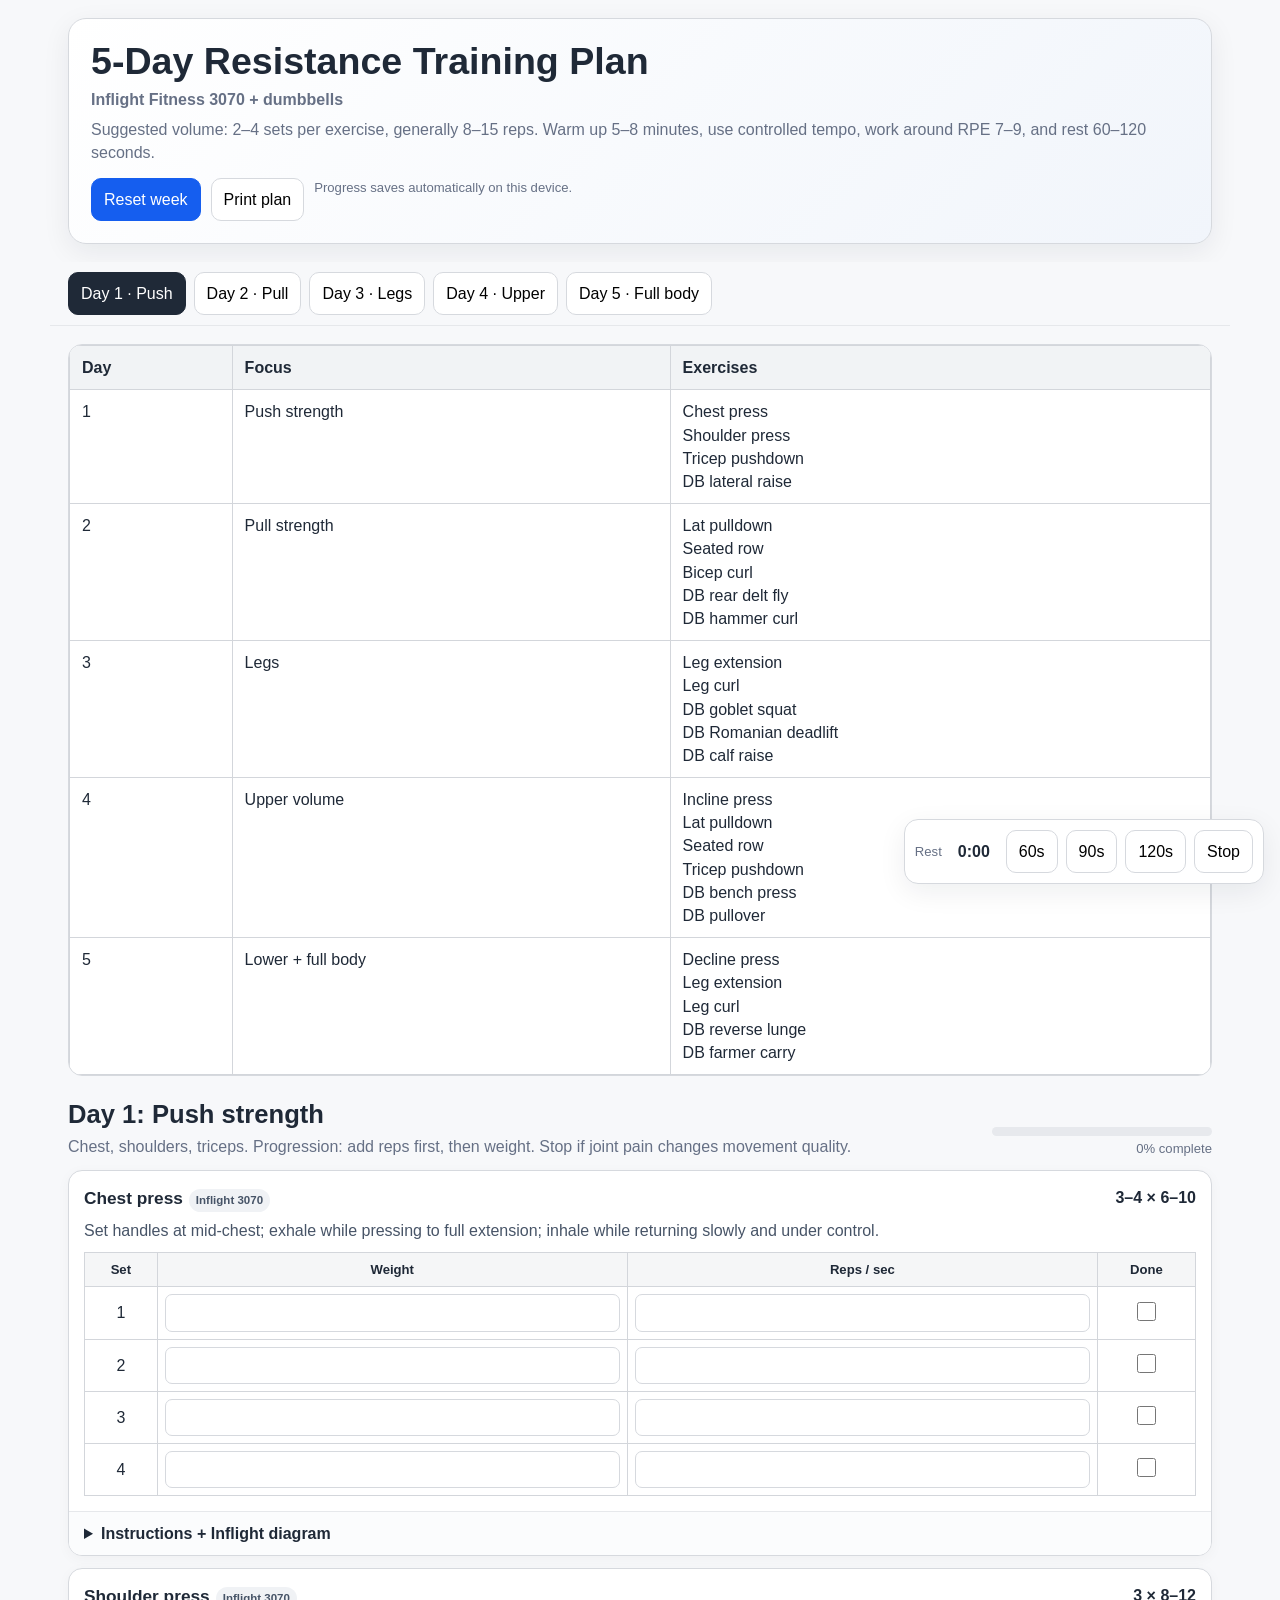
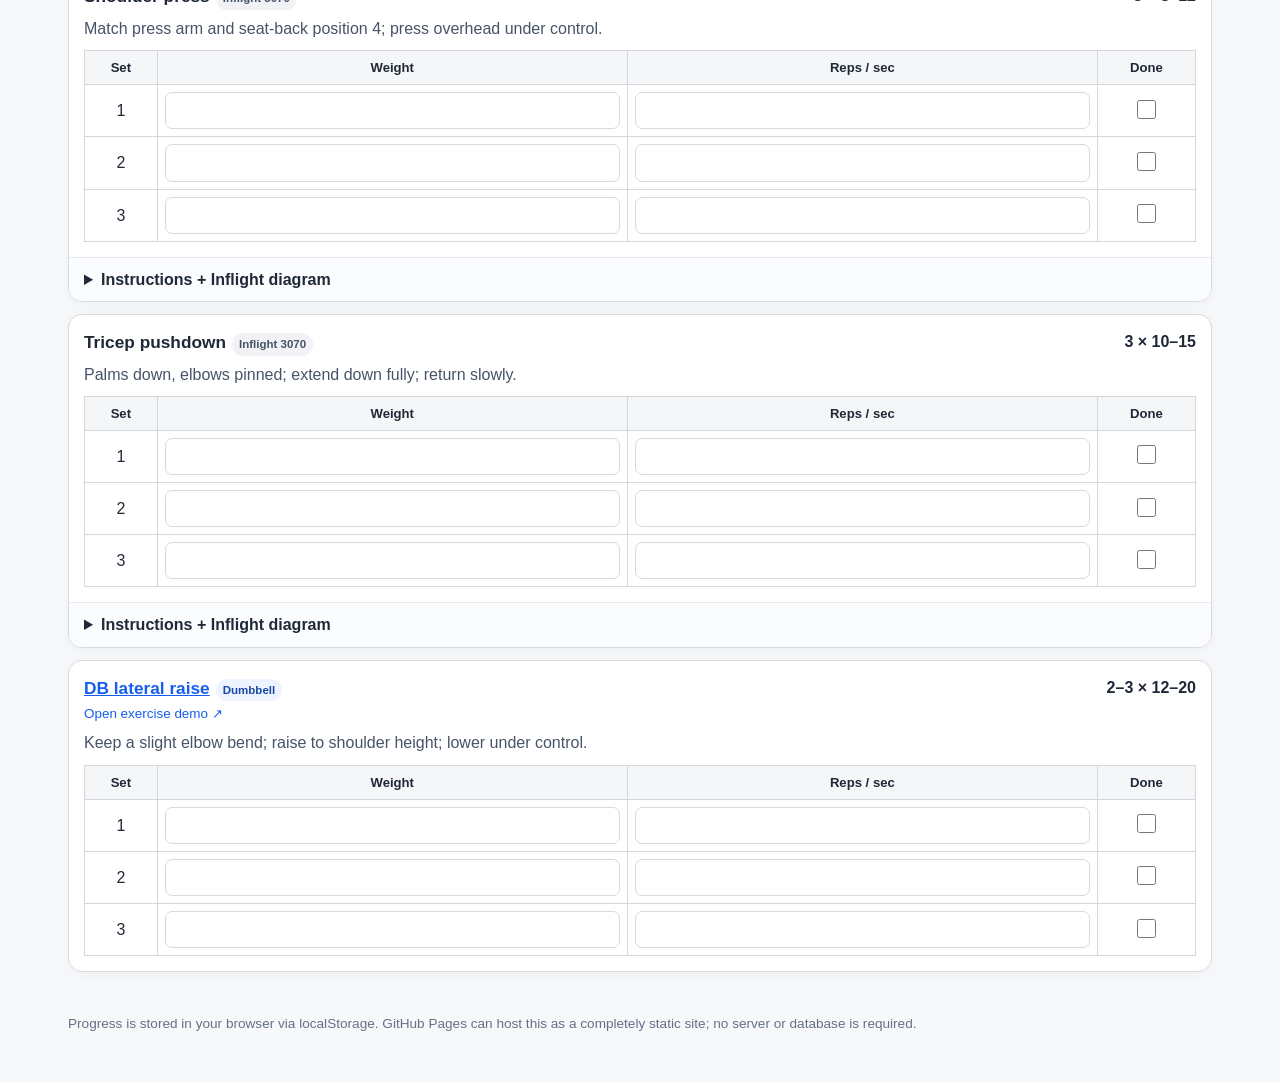
==== index.html @ c2c0cdd3 "init html;" ====
<!doctype html>
<html lang="en">
<head>
<meta charset="utf-8" />
<meta name="viewport" content="width=device-width,initial-scale=1" />
<meta name="theme-color" content="#f7f8fa" />
<title>5-Day Resistance Training Plan — Inflight 3070 + Dumbbells</title>
<style>
:root{--bg:#f7f8fa;--panel:#fff;--ink:#1f2937;--muted:#667085;--line:#d6d9de;--line2:#e6e8eb;--accent:#155eef;--soft:#eef4ff;--ok:#137333;--shadow:0 8px 28px rgba(16,24,40,.07)}
*{box-sizing:border-box} html{scroll-behavior:smooth} body{margin:0;background:var(--bg);color:var(--ink);font-family:Inter,ui-sans-serif,-apple-system,BlinkMacSystemFont,"Segoe UI",Roboto,Helvetica,Arial,sans-serif;line-height:1.45}
a{color:var(--accent)} button,input{font:inherit}.wrap{max-width:1180px;margin:auto;padding:18px}.hero{background:linear-gradient(135deg,#fff,#f1f5fb);border:1px solid var(--line);border-radius:18px;padding:22px;box-shadow:var(--shadow)}
.hero h1{margin:0 0 6px;font-size:clamp(1.65rem,4vw,2.35rem);line-height:1.1}.hero p{margin:6px 0;color:var(--muted)}
.toolbar{display:flex;gap:10px;flex-wrap:wrap;margin-top:14px}.btn{border:1px solid var(--line);background:#fff;padding:9px 12px;border-radius:10px;cursor:pointer}.btn:hover{background:#f7f7f8}.btn.primary{background:var(--accent);color:#fff;border-color:var(--accent)}
.sticky{position:sticky;top:0;z-index:20;background:rgba(247,248,250,.94);backdrop-filter:blur(10px);border-bottom:1px solid var(--line2);margin:18px -18px 0;padding:10px 18px}.daynav{display:flex;gap:8px;overflow-x:auto;scrollbar-width:thin}.daynav button{white-space:nowrap}
.daynav .active{background:var(--ink);color:#fff;border-color:var(--ink)}
.summary{margin:18px 0;background:var(--panel);border:1px solid var(--line);border-radius:14px;overflow:auto}.summary table{width:100%;border-collapse:collapse;min-width:700px}.summary th,.summary td{border:1px solid #d3d6db;padding:10px 12px;text-align:left;vertical-align:top}.summary th{background:#f1f3f5}
.day{display:none}.day.active{display:block}.day-head{margin:20px 0 12px;display:flex;align-items:end;justify-content:space-between;gap:14px;flex-wrap:wrap}.day-head h2{margin:0;font-size:1.6rem}.day-head p{margin:2px 0 0;color:var(--muted)}
.progress{min-width:220px}.bar{height:9px;background:#e7e9ed;border-radius:999px;overflow:hidden}.bar>span{display:block;height:100%;width:0;background:var(--ok);transition:width .2s}.pct{font-size:.82rem;color:var(--muted);margin-top:3px;text-align:right}
.exercise{background:var(--panel);border:1px solid var(--line);border-radius:14px;margin:12px 0;box-shadow:0 3px 14px rgba(16,24,40,.035);overflow:hidden}.ex-main{padding:15px}.ex-top{display:flex;align-items:flex-start;justify-content:space-between;gap:14px}.ex-top h3{margin:0;font-size:1.08rem}.tag{display:inline-block;font-size:.72rem;padding:3px 7px;border-radius:999px;background:#f0f2f5;color:#475467;margin-left:6px}.tag.db{background:var(--soft);color:#1849a9}.scheme{font-weight:700;white-space:nowrap}.cue{margin:7px 0 10px;color:#475467}.external{font-size:.84rem;text-decoration:none}.external:hover{text-decoration:underline}
.logtable{width:100%;border-collapse:collapse;margin-top:10px}.logtable th,.logtable td{border:1px solid #d3d6db;padding:7px;text-align:center}.logtable th{background:#f5f6f7;font-size:.82rem}.logtable input[type=number]{width:100%;min-width:58px;border:1px solid var(--line);border-radius:7px;padding:6px;background:#fff}.donebox{width:19px;height:19px}
details{border-top:1px solid var(--line2);background:#fbfcfd}details summary{cursor:pointer;padding:10px 15px;font-weight:650}.detailbody{padding:0 15px 15px}.diagram{display:block;width:100%;max-height:620px;object-fit:contain;background:#111;border-radius:10px;border:1px solid var(--line);margin-top:10px}.diagram-note{font-size:.82rem;color:var(--muted)}
.rest{position:fixed;right:16px;bottom:16px;z-index:30;background:#fff;border:1px solid var(--line);border-radius:14px;box-shadow:var(--shadow);padding:10px;display:flex;align-items:center;gap:8px}.rest strong{min-width:48px;text-align:center;font-variant-numeric:tabular-nums}.small{font-size:.82rem;color:var(--muted)}
.footer{padding:30px 0;color:var(--muted);font-size:.85rem}.hidden{display:none!important}
@media(max-width:680px){.wrap{padding:12px}.sticky{margin:14px -12px 0;padding:8px 12px}.hero{padding:17px}.ex-top{display:block}.scheme{margin-top:6px}.logtable th,.logtable td{padding:5px}.rest{left:10px;right:10px;bottom:10px;justify-content:center}.diagram{max-height:none}}
@media print{.sticky,.rest,.toolbar,.logtable{display:none!important}.day{display:block!important}.exercise{break-inside:avoid;box-shadow:none}.wrap{max-width:none}.hero{box-shadow:none}}
</style>
</head>
<body>
<div class="wrap">
<header class="hero">
  <h1>5-Day Resistance Training Plan</h1>
  <p><strong>Inflight Fitness 3070 + dumbbells</strong></p>
  <p>Suggested volume: 2–4 sets per exercise, generally 8–15 reps. Warm up 5–8 minutes, use controlled tempo, work around RPE 7–9, and rest 60–120 seconds.</p>
  <div class="toolbar"><button class="btn primary" id="resetWeek">Reset week</button><button class="btn" onclick="window.print()">Print plan</button><span class="small" id="saveStatus">Progress saves automatically on this device.</span></div>
</header>

<div class="sticky"><nav class="daynav" aria-label="Training days">
<button class="btn active" data-day="1">Day 1 · Push</button><button class="btn" data-day="2">Day 2 · Pull</button><button class="btn" data-day="3">Day 3 · Legs</button><button class="btn" data-day="4">Day 4 · Upper</button><button class="btn" data-day="5">Day 5 · Full body</button>
</nav></div>

<section class="summary">
<table><thead><tr><th>Day</th><th>Focus</th><th>Exercises</th></tr></thead><tbody>
<tr><td>1</td><td>Push strength</td><td>Chest press<br>Shoulder press<br>Tricep pushdown<br>DB lateral raise</td></tr>
<tr><td>2</td><td>Pull strength</td><td>Lat pulldown<br>Seated row<br>Bicep curl<br>DB rear delt fly<br>DB hammer curl</td></tr>
<tr><td>3</td><td>Legs</td><td>Leg extension<br>Leg curl<br>DB goblet squat<br>DB Romanian deadlift<br>DB calf raise</td></tr>
<tr><td>4</td><td>Upper volume</td><td>Incline press<br>Lat pulldown<br>Seated row<br>Tricep pushdown<br>DB bench press<br>DB pullover</td></tr>
<tr><td>5</td><td>Lower + full body</td><td>Decline press<br>Leg extension<br>Leg curl<br>DB reverse lunge<br>DB farmer carry</td></tr>
</tbody></table>
</section>

<main id="days"></main>
<footer class="footer">Progress is stored in your browser via localStorage. GitHub Pages can host this as a completely static site; no server or database is required.</footer>
</div>

<div class="rest" aria-label="Rest timer"><span class="small">Rest</span><strong id="timer">0:00</strong><button class="btn" data-rest="60">60s</button><button class="btn" data-rest="90">90s</button><button class="btn" data-rest="120">120s</button><button class="btn" id="stopTimer">Stop</button></div>

<script>
const machine={
  chest:{name:'Chest press',scheme:'3–4 × 6–10',cue:'Set handles at mid-chest; exhale while pressing to full extension; inhale while returning slowly and under control.',details:'Use press position 2 (Chest). Adjust the seat so the lower horizontal handle of the press arm is at mid-chest level. Select the desired weight. Exhale while pushing out to full extension. Inhale while returning to the starting position in a slow and controlled manner.',img:'assets/press-positions.jpeg'},
  shoulder:{name:'Shoulder press',scheme:'3 × 8–12',cue:'Match press arm and seat-back position 4; press overhead under control.',details:'Use press position 4 (Shoulder). Match the number on the press arm to the corresponding number on the seat back. Adjust the seat, select the desired weight, press to full extension, then return slowly and under control.',img:'assets/press-positions.jpeg'},
  incline:{name:'Incline press',scheme:'3 × 8–12',cue:'Match press arm and seat-back position 3; press smoothly; return slowly.',details:'Use press position 3 (Incline). Match press-arm and seat-back numbers. Adjust the seat so the lower horizontal handle is appropriately aligned, select the desired weight, press to full extension, and return slowly.',img:'assets/press-positions.jpeg'},
  decline:{name:'Decline press',scheme:'3 × 8–12',cue:'Match press arm and seat-back position 1; press to full extension; return slowly.',details:'Use press position 1 (Decline). Match press-arm and seat-back numbers, select the desired weight, press to full extension, and return to the start slowly and under control.',img:'assets/press-positions.jpeg'},
  lat:{name:'Lat pulldown',scheme:'3–4 × 8–12',cue:'Knees under thigh pad; pull the bar toward the upper chest; return slowly.',details:'Adjust the arm/thigh pad so it rests against your thighs when seated. Select weight. Grip the lat bar. Slide knees under the pad. Exhale while pulling the bar toward your upper chest. Inhale while returning slowly and under control.',img:'assets/lat-pulldown.jpeg'},
  row:{name:'Seated row',scheme:'3–4 × 8–12',cue:'Brace feet; pull the handle toward the mid-section; control the reach forward.',details:'Select weight. Sit on the floor with feet securely against the low tube. With torso slightly bent, reach forward while grasping the handles or bar with palms facing down. Exhale while pulling toward your mid-section. Inhale while returning slowly and under control.',img:'assets/seated-row.jpeg'},
  biceps:{name:'Bicep curl',scheme:'3 × 10–15',cue:'Palms up; curl handles or bar toward the chest; lower slowly.',details:'Select weight. Stand facing the machine. Grasp handles or bar with palms facing up and slowly curl toward your chest. Inhale while returning to the start slowly and under control.',img:'assets/bicep-curl.jpeg'},
  triceps:{name:'Tricep pushdown',scheme:'3 × 10–15',cue:'Palms down, elbows pinned; extend down fully; return slowly.',details:'Stand straddling the seat pad so you can reach the lat bar. Select weight. Grasp the bar palms down, shoulder-width apart. Exhale while extending downward to full extension. Inhale while returning slowly and under control.',img:'assets/tricep-pushdown.jpeg'},
  legext:{name:'Leg extension',scheme:'3–4 × 10–15',cue:'Set rollers at ankle height; extend to full contraction; lower slowly.',details:'Select weight. Adjust the seat back pad to the inclined position. While seated, adjust lower rollers to ankle height. Position the backs of your knees against the front of the lower seat pad and the tops of your feet behind the rollers. Exhale while extending to full extension. Inhale while returning slowly and under control.',img:'assets/leg-extension.jpeg'},
  legcurl:{name:'Leg curl',scheme:'3–4 × 10–15',cue:'Prone on pads; ankles under rollers; curl toward buttocks; control the return.',details:'Select weight. Adjust the seat back pad to the declined position. Lie face down against the seat pads. Position knees slightly beyond the front of the lower seat pad and the backs of the ankles under the upper roller pads. Exhale while bringing legs toward the buttocks to a full contraction. Inhale while returning slowly and under control.',img:'assets/leg-curl.jpeg'}
};
const db={
 lateral:{name:'DB lateral raise',scheme:'2–3 × 12–20',cue:'Keep a slight elbow bend; raise to shoulder height; lower under control.',url:'https://www.muscleandstrength.com/exercises/dumbbell-lateral-raise'},
 rearfly:{name:'DB rear delt fly',scheme:'2–3 × 12–20',cue:'Hinge at the hips; sweep arms out; keep shoulders down and movement controlled.',url:'https://www.muscleandstrength.com/exercises/bent-over-dumbbell-reverse-fly.html'},
 hammer:{name:'DB hammer curl',scheme:'2–3 × 10–15',cue:'Use a neutral grip; curl without swinging; lower slowly.',url:'https://www.muscleandstrength.com/exercises/dumbbell-hammer-curl.html'},
 goblet:{name:'DB goblet squat',scheme:'3 × 8–12',cue:'Hold one dumbbell at chest; squat with a braced torso; stand tall.',url:'https://www.muscleandstrength.com/exercises/dumbbell-goblet-squat'},
 rdl:{name:'DB Romanian deadlift',scheme:'3 × 8–12',cue:'Hinge hips back with a slight knee bend; load the hamstrings; stand by driving the hips through.',url:'https://www.muscleandstrength.com/exercises/dumbbell-romanian-deadlift'},
 calf:{name:'DB calf raise',scheme:'2–4 × 12–20',cue:'Hold dumbbells; rise onto toes; pause; lower into a controlled stretch.',url:'https://www.muscleandstrength.com/exercises/standing-dumbbell-calf-raise.html'},
 bench:{name:'DB bench press',scheme:'2–3 × 8–12',cue:'Start with dumbbells over the chest; lower under control; press evenly.',url:'https://www.muscleandstrength.com/exercises/dumbbell-bench-press.html'},
 pullover:{name:'DB pullover',scheme:'2–3 × 10–15',cue:'Keep ribs down; lower the dumbbell behind the head gently; pull it back over the chest.',url:'https://www.muscleandstrength.com/exercises/dumbbell-pullover.html'},
 lunge:{name:'DB reverse lunge',scheme:'3 × 8–12 / leg',cue:'Step back; keep the front shin controlled; drive through the front foot.',url:'https://www.muscleandstrength.com/exercises/dumbbell-rear-lunge.html'},
 carry:{name:'DB farmer carry',scheme:'4 × 30–60 sec',cue:'Keep tall posture and ribs down; walk with controlled steps.',url:'https://www.muscleandstrength.com/exercises/dumbbell-farmers-walk.html'}
};
const plan=[
 {title:'Day 1: Push strength',sub:'Chest, shoulders, triceps',items:[machine.chest,machine.shoulder,machine.triceps,db.lateral]},
 {title:'Day 2: Pull strength',sub:'Back, biceps, rear delts',items:[machine.lat,machine.row,machine.biceps,db.rearfly,db.hammer]},
 {title:'Day 3: Legs',sub:'Quads, hamstrings, posterior chain, calves',items:[machine.legext,machine.legcurl,db.goblet,db.rdl,db.calf]},
 {title:'Day 4: Upper volume',sub:'Moderate-rep upper-body volume',items:[{...machine.incline,scheme:'3 × 8–12'},{...machine.lat,scheme:'3 × 10–12',cue:'Pull to the upper chest; avoid rocking; use a slow eccentric.'},{...machine.row,scheme:'3 × 10–12',cue:'Pull to the mid-section; squeeze the back; reach forward under control.'},{...machine.triceps,scheme:'2–3 × 12–15',cue:'Finish with elbows extended; do not shrug.'},db.bench,db.pullover]},
 {title:'Day 5: Lower + full body',sub:'Lower-body work plus a press and loaded carry',items:[machine.decline,{...machine.legext,scheme:'3 × 12–15',cue:'Use a controlled extension; pause briefly; lower slowly.'},{...machine.legcurl,scheme:'3 × 12–15',cue:'Curl to full contraction without lifting the hips; return slowly.'},db.lunge,db.carry]}
];
function maxSets(s){const m=s.match(/(\d)(?:–(\d))?\s*×/);return m?+(m[2]||m[1]):3}
function exerciseCard(ex,di,ei){const dbx=!!ex.url, n=maxSets(ex.scheme);let rows='';for(let s=1;s<=n;s++)rows+=`<tr><td>${s}</td><td><input type="number" inputmode="decimal" min="0" step="0.5" data-key="d${di}e${ei}s${s}w" aria-label="Weight set ${s}"></td><td><input type="number" inputmode="numeric" min="0" step="1" data-key="d${di}e${ei}s${s}r" aria-label="Reps set ${s}"></td><td><input class="donebox" type="checkbox" data-key="d${di}e${ei}s${s}d" aria-label="Complete set ${s}"></td></tr>`;
return `<article class="exercise"><div class="ex-main"><div class="ex-top"><div><h3>${dbx?`<a href="${ex.url}" target="_blank" rel="noopener">${ex.name}</a>`:ex.name}<span class="tag ${dbx?'db':''}">${dbx?'Dumbbell':'Inflight 3070'}</span></h3>${dbx?'<a class="external" href="'+ex.url+'" target="_blank" rel="noopener">Open exercise demo ↗</a>':''}</div><div class="scheme">${ex.scheme}</div></div><p class="cue">${ex.cue}</p><table class="logtable"><thead><tr><th>Set</th><th>Weight</th><th>Reps / sec</th><th>Done</th></tr></thead><tbody>${rows}</tbody></table></div>${ex.details?`<details><summary>Instructions + Inflight diagram</summary><div class="detailbody"><p>${ex.details}</p><p class="diagram-note">The original Inflight instruction image is shown in full so all diagram labels and printed instructions remain available.</p><img class="diagram" src="${ex.img}" alt="${ex.name} Inflight Fitness 3070 instruction diagram" loading="lazy"></div></details>`:''}</article>`}
function render(){document.querySelector('#days').innerHTML=plan.map((d,di)=>`<section class="day ${di===0?'active':''}" data-daypanel="${di+1}"><div class="day-head"><div><h2>${d.title}</h2><p>${d.sub}. Progression: add reps first, then weight. Stop if joint pain changes movement quality.</p></div><div class="progress"><div class="bar"><span id="bar${di+1}"></span></div><div class="pct" id="pct${di+1}">0% complete</div></div></div>${d.items.map((e,ei)=>exerciseCard(e,di+1,ei+1)).join('')}</section>`).join('');restore();updateProgress()}
function restore(){document.querySelectorAll('[data-key]').forEach(el=>{const v=localStorage.getItem('fit-'+el.dataset.key);if(v!==null){if(el.type==='checkbox')el.checked=v==='1';else el.value=v}el.addEventListener('input',save);el.addEventListener('change',save)})}
function save(e){const el=e.target;localStorage.setItem('fit-'+el.dataset.key,el.type==='checkbox'?(el.checked?'1':'0'):el.value);document.querySelector('#saveStatus').textContent='Saved locally.';updateProgress()}
function updateProgress(){plan.forEach((_,i)=>{const p=document.querySelector(`[data-daypanel="${i+1}"]`), boxes=[...p.querySelectorAll('.donebox')], done=boxes.filter(x=>x.checked).length, pct=boxes.length?Math.round(done/boxes.length*100):0;document.querySelector('#bar'+(i+1)).style.width=pct+'%';document.querySelector('#pct'+(i+1)).textContent=pct+'% complete'})}
document.querySelectorAll('[data-day]').forEach(b=>b.addEventListener('click',()=>{document.querySelectorAll('[data-day]').forEach(x=>x.classList.remove('active'));b.classList.add('active');document.querySelectorAll('.day').forEach(x=>x.classList.toggle('active',x.dataset.daypanel===b.dataset.day));window.scrollTo({top:document.querySelector('.summary').offsetTop-60,behavior:'smooth'})}));
document.querySelector('#resetWeek').addEventListener('click',()=>{if(confirm('Clear all saved weights, reps and completion checks?')){Object.keys(localStorage).filter(k=>k.startsWith('fit-')).forEach(k=>localStorage.removeItem(k));document.querySelectorAll('[data-key]').forEach(el=>{if(el.type==='checkbox')el.checked=false;else el.value=''});updateProgress()}});
let t=null,remaining=0;function draw(){const m=Math.floor(remaining/60),s=remaining%60;document.querySelector('#timer').textContent=`${m}:${String(s).padStart(2,'0')}`}
document.querySelectorAll('[data-rest]').forEach(b=>b.addEventListener('click',()=>{clearInterval(t);remaining=+b.dataset.rest;draw();t=setInterval(()=>{remaining--;draw();if(remaining<=0){clearInterval(t);if(navigator.vibrate)navigator.vibrate([160,80,160]);document.title='Rest complete — Training Plan';setTimeout(()=>document.title='5-Day Resistance Training Plan — Inflight 3070 + Dumbbells',2500)}},1000)}));document.querySelector('#stopTimer').addEventListener('click',()=>{clearInterval(t);remaining=0;draw()});
render();
</script>
</body></html>
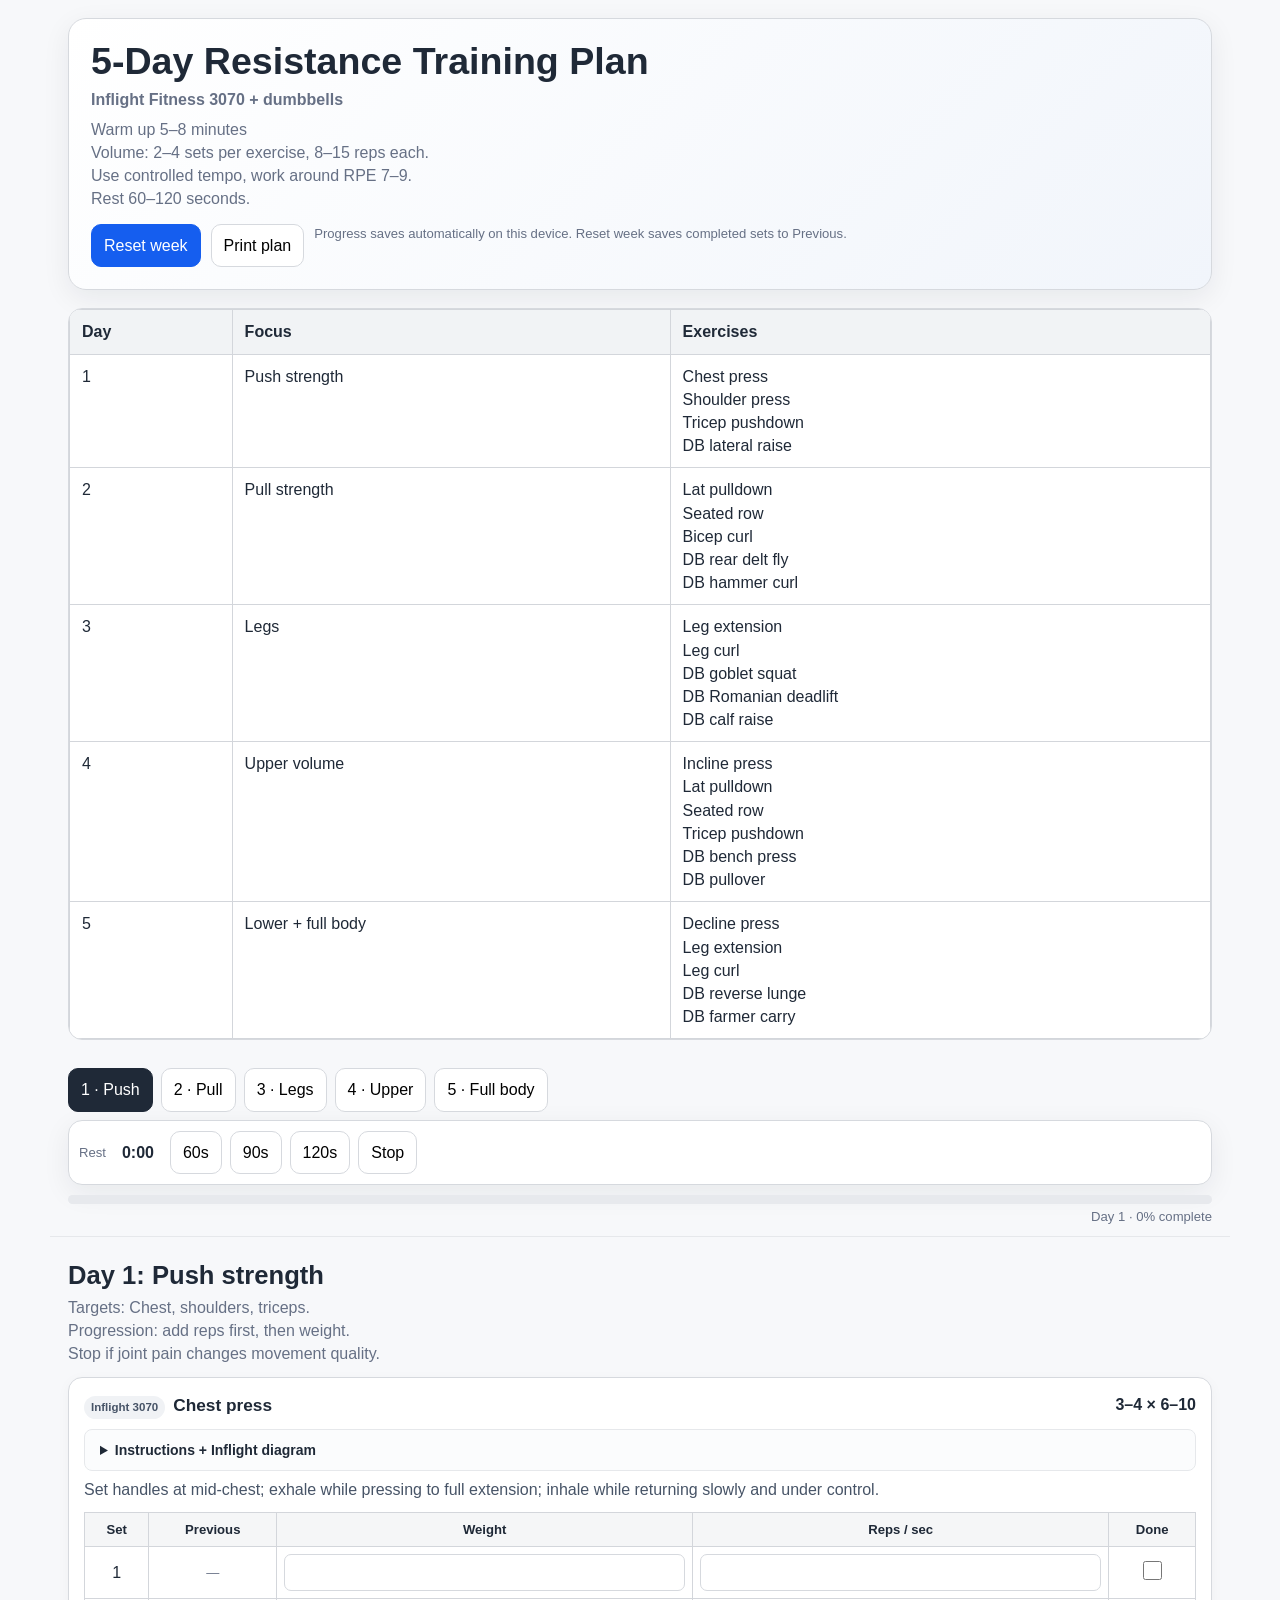
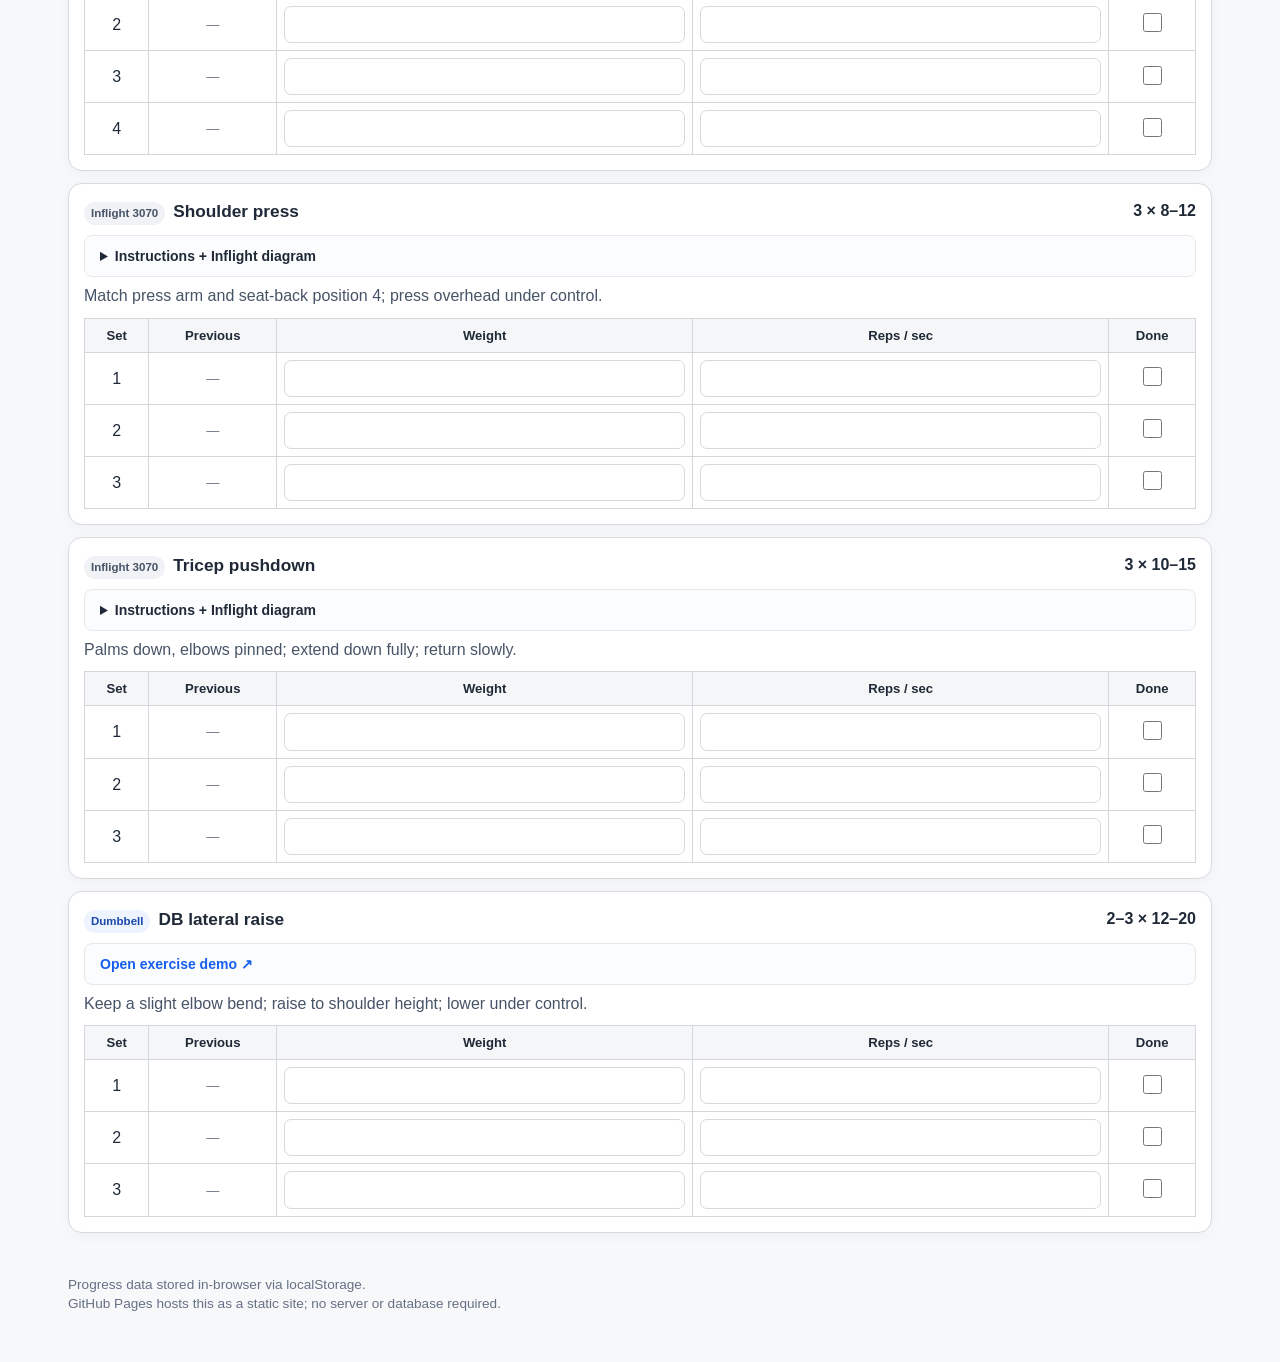
==== commit b27207f0: "updates;" ====
--- a/index.html
+++ b/index.html
@@ -15,13 +15,42 @@
 .daynav .active{background:var(--ink);color:#fff;border-color:var(--ink)}
 .summary{margin:18px 0;background:var(--panel);border:1px solid var(--line);border-radius:14px;overflow:auto}.summary table{width:100%;border-collapse:collapse;min-width:700px}.summary th,.summary td{border:1px solid #d3d6db;padding:10px 12px;text-align:left;vertical-align:top}.summary th{background:#f1f3f5}
 .day{display:none}.day.active{display:block}.day-head{margin:20px 0 12px;display:flex;align-items:end;justify-content:space-between;gap:14px;flex-wrap:wrap}.day-head h2{margin:0;font-size:1.6rem}.day-head p{margin:2px 0 0;color:var(--muted)}
-.progress{min-width:220px}.bar{height:9px;background:#e7e9ed;border-radius:999px;overflow:hidden}.bar>span{display:block;height:100%;width:0;background:var(--ok);transition:width .2s}.pct{font-size:.82rem;color:var(--muted);margin-top:3px;text-align:right}
-.exercise{background:var(--panel);border:1px solid var(--line);border-radius:14px;margin:12px 0;box-shadow:0 3px 14px rgba(16,24,40,.035);overflow:hidden}.ex-main{padding:15px}.ex-top{display:flex;align-items:flex-start;justify-content:space-between;gap:14px}.ex-top h3{margin:0;font-size:1.08rem}.tag{display:inline-block;font-size:.72rem;padding:3px 7px;border-radius:999px;background:#f0f2f5;color:#475467;margin-left:6px}.tag.db{background:var(--soft);color:#1849a9}.scheme{font-weight:700;white-space:nowrap}.cue{margin:7px 0 10px;color:#475467}.external{font-size:.84rem;text-decoration:none}.external:hover{text-decoration:underline}
+.progress{width:100%;min-width:0;margin-top:10px}.bar{height:9px;background:#e7e9ed;border-radius:999px;overflow:hidden}.bar>span{display:block;height:100%;width:0;background:var(--ok);transition:width .2s}.pct{font-size:.82rem;color:var(--muted);margin-top:3px;text-align:right}
+.exercise{background:var(--panel);border:1px solid var(--line);border-radius:14px;margin:12px 0;box-shadow:0 3px 14px rgba(16,24,40,.035);overflow:hidden}.ex-main{padding:15px}.ex-top{display:flex;align-items:flex-start;justify-content:space-between;gap:14px}.ex-top h3{display:flex;align-items:baseline;gap:8px;margin:0;font-size:1.08rem}.tag{display:inline-block;font-size:.72rem;padding:3px 7px;border-radius:999px;background:#f0f2f5;color:#475467;flex-shrink:0}.tag.db{background:var(--soft);color:#1849a9}.scheme{font-weight:700;white-space:nowrap}.cue{margin:7px 0 10px;color:#475467}.external{font-size:.84rem;text-decoration:none}.external:hover{text-decoration:underline}
 .logtable{width:100%;border-collapse:collapse;margin-top:10px}.logtable th,.logtable td{border:1px solid #d3d6db;padding:7px;text-align:center}.logtable th{background:#f5f6f7;font-size:.82rem}.logtable input[type=number]{width:100%;min-width:58px;border:1px solid var(--line);border-radius:7px;padding:6px;background:#fff}.donebox{width:19px;height:19px}
 details{border-top:1px solid var(--line2);background:#fbfcfd}details summary{cursor:pointer;padding:10px 15px;font-weight:650}.detailbody{padding:0 15px 15px}.diagram{display:block;width:100%;max-height:620px;object-fit:contain;background:#111;border-radius:10px;border:1px solid var(--line);margin-top:10px}.diagram-note{font-size:.82rem;color:var(--muted)}
-.rest{position:fixed;right:16px;bottom:16px;z-index:30;background:#fff;border:1px solid var(--line);border-radius:14px;box-shadow:var(--shadow);padding:10px;display:flex;align-items:center;gap:8px}.rest strong{min-width:48px;text-align:center;font-variant-numeric:tabular-nums}.small{font-size:.82rem;color:var(--muted)}
+.guidance{display:block;margin-top:10px;border:1px solid var(--line2);border-radius:8px;background:#fbfcfd;font-size:.875rem;font-weight:650}.external.guidance{padding:10px 15px}.previous{color:var(--muted);font-size:.82rem;overflow-wrap:anywhere}
+.rest{margin-top:8px;background:#fff;border:1px solid var(--line);border-radius:14px;box-shadow:var(--shadow);padding:10px;display:flex;align-items:center;gap:8px}.rest strong{min-width:48px;text-align:center;font-variant-numeric:tabular-nums}.small{font-size:.82rem;color:var(--muted)}
 .footer{padding:30px 0;color:var(--muted);font-size:.85rem}.hidden{display:none!important}
-@media(max-width:680px){.wrap{padding:12px}.sticky{margin:14px -12px 0;padding:8px 12px}.hero{padding:17px}.ex-top{display:block}.scheme{margin-top:6px}.logtable th,.logtable td{padding:5px}.rest{left:10px;right:10px;bottom:10px;justify-content:center}.diagram{max-height:none}}
+button:focus-visible,a:focus-visible,input:focus-visible,summary:focus-visible{outline:3px solid var(--accent);outline-offset:3px}
+@media(max-width:680px){
+  .wrap{padding:12px}
+  .sticky{margin:14px -12px 0;padding:8px 12px}
+  .daynav{display:grid;grid-template-columns:repeat(3,minmax(0,1fr));gap:6px;overflow:visible}
+  .daynav button{white-space:normal;padding:8px 4px;font-size:.85rem}
+  .btn{min-height:44px}
+  .hero{padding:17px}
+  .summary table{min-width:0;table-layout:fixed}
+  .summary th,.summary td{padding:9px 7px;overflow-wrap:anywhere;font-size:.875rem}
+  .summary th:first-child{width:14%}
+  .summary th:nth-child(2){width:30%}
+  .ex-main{padding:12px}
+  .ex-top{display:block}
+  .scheme{margin-top:6px}
+  .progress{min-width:0;width:100%}
+  .logtable{table-layout:fixed}
+  .logtable th,.logtable td{padding:4px}
+  .logtable th:first-child{width:10%}
+  .logtable th:nth-child(2){width:25%}
+  .logtable th{font-size:.72rem;overflow-wrap:anywhere}
+  .logtable th:last-child{width:15%}
+  .logtable input[type=number]{min-width:0;min-height:44px;padding:5px;font-size:16px}
+  .donebox{width:24px;height:24px;margin:0;vertical-align:middle}
+  .rest{justify-content:center;gap:5px;padding:8px}
+  .rest .btn{padding:8px;font-size:.875rem}
+  .rest strong{min-width:40px}
+  .diagram{max-height:none}
+}
 @media print{.sticky,.rest,.toolbar,.logtable{display:none!important}.day{display:block!important}.exercise{break-inside:avoid;box-shadow:none}.wrap{max-width:none}.hero{box-shadow:none}}
 </style>
 </head>
@@ -30,13 +59,9 @@
 <header class="hero">
   <h1>5-Day Resistance Training Plan</h1>
   <p><strong>Inflight Fitness 3070 + dumbbells</strong></p>
-  <p>Suggested volume: 2–4 sets per exercise, generally 8–15 reps. Warm up 5–8 minutes, use controlled tempo, work around RPE 7–9, and rest 60–120 seconds.</p>
-  <div class="toolbar"><button class="btn primary" id="resetWeek">Reset week</button><button class="btn" onclick="window.print()">Print plan</button><span class="small" id="saveStatus">Progress saves automatically on this device.</span></div>
+  <p>Warm up 5–8 minutes <br/>Volume: 2–4 sets per exercise, 8–15 reps each. <br/>Use controlled tempo, work around RPE 7–9.<br/>Rest 60–120 seconds.</p>
+  <div class="toolbar"><button class="btn primary" id="resetWeek">Reset week</button><button class="btn" onclick="window.print()">Print plan</button><span class="small" id="saveStatus">Progress saves automatically on this device. Reset week saves completed sets to Previous.</span></div>
 </header>
-
-<div class="sticky"><nav class="daynav" aria-label="Training days">
-<button class="btn active" data-day="1">Day 1 · Push</button><button class="btn" data-day="2">Day 2 · Pull</button><button class="btn" data-day="3">Day 3 · Legs</button><button class="btn" data-day="4">Day 4 · Upper</button><button class="btn" data-day="5">Day 5 · Full body</button>
-</nav></div>
 
 <section class="summary">
 <table><thead><tr><th>Day</th><th>Focus</th><th>Exercises</th></tr></thead><tbody>
@@ -48,11 +73,16 @@
 </tbody></table>
 </section>
 
-<main id="days"></main>
-<footer class="footer">Progress is stored in your browser via localStorage. GitHub Pages can host this as a completely static site; no server or database is required.</footer>
+<div class="sticky"><nav class="daynav" aria-label="Training days">
+<button class="btn active" data-day="1">1 · Push</button><button class="btn" data-day="2">2 · Pull</button><button class="btn" data-day="3">3 · Legs</button><button class="btn" data-day="4">4 · Upper</button><button class="btn" data-day="5">5 · Full body</button>
+</nav>
+<div class="rest" aria-label="Rest timer"><span class="small">Rest</span><strong id="timer">0:00</strong><button class="btn" data-rest="60">60s</button><button class="btn" data-rest="90">90s</button><button class="btn" data-rest="120">120s</button><button class="btn" id="stopTimer">Stop</button></div>
+<div class="progress"><div class="bar" id="dayProgress" role="progressbar" aria-label="Day 1 progress" aria-valuemin="0" aria-valuemax="100" aria-valuenow="0"><span id="progressFill"></span></div><div class="pct" id="progressText">Day 1 · 0% complete</div></div>
 </div>
 
-<div class="rest" aria-label="Rest timer"><span class="small">Rest</span><strong id="timer">0:00</strong><button class="btn" data-rest="60">60s</button><button class="btn" data-rest="90">90s</button><button class="btn" data-rest="120">120s</button><button class="btn" id="stopTimer">Stop</button></div>
+<main id="days"></main>
+<footer class="footer">Progress data stored in-browser via localStorage.<br/>GitHub Pages hosts this as a static site; no server or database required.</footer>
+</div>
 
 <script>
 const machine={
@@ -80,21 +110,72 @@
  carry:{name:'DB farmer carry',scheme:'4 × 30–60 sec',cue:'Keep tall posture and ribs down; walk with controlled steps.',url:'https://www.muscleandstrength.com/exercises/dumbbell-farmers-walk.html'}
 };
 const plan=[
- {title:'Day 1: Push strength',sub:'Chest, shoulders, triceps',items:[machine.chest,machine.shoulder,machine.triceps,db.lateral]},
- {title:'Day 2: Pull strength',sub:'Back, biceps, rear delts',items:[machine.lat,machine.row,machine.biceps,db.rearfly,db.hammer]},
- {title:'Day 3: Legs',sub:'Quads, hamstrings, posterior chain, calves',items:[machine.legext,machine.legcurl,db.goblet,db.rdl,db.calf]},
- {title:'Day 4: Upper volume',sub:'Moderate-rep upper-body volume',items:[{...machine.incline,scheme:'3 × 8–12'},{...machine.lat,scheme:'3 × 10–12',cue:'Pull to the upper chest; avoid rocking; use a slow eccentric.'},{...machine.row,scheme:'3 × 10–12',cue:'Pull to the mid-section; squeeze the back; reach forward under control.'},{...machine.triceps,scheme:'2–3 × 12–15',cue:'Finish with elbows extended; do not shrug.'},db.bench,db.pullover]},
- {title:'Day 5: Lower + full body',sub:'Lower-body work plus a press and loaded carry',items:[machine.decline,{...machine.legext,scheme:'3 × 12–15',cue:'Use a controlled extension; pause briefly; lower slowly.'},{...machine.legcurl,scheme:'3 × 12–15',cue:'Curl to full contraction without lifting the hips; return slowly.'},db.lunge,db.carry]}
+ {title:'Day 1: Push strength',sub:'Targets: Chest, shoulders, triceps',items:[machine.chest,machine.shoulder,machine.triceps,db.lateral]},
+ {title:'Day 2: Pull strength',sub:'Targets: Back, biceps, rear delts',items:[machine.lat,machine.row,machine.biceps,db.rearfly,db.hammer]},
+ {title:'Day 3: Legs',sub:'Targets: Quads, hamstrings, posterior chain, calves',items:[machine.legext,machine.legcurl,db.goblet,db.rdl,db.calf]},
+ {title:'Day 4: Upper volume',sub:'Target: moderate-rep, upper-body volume',items:[{...machine.incline,scheme:'3 × 8–12'},{...machine.lat,scheme:'3 × 10–12',cue:'Pull to the upper chest; avoid rocking; use a slow eccentric.'},{...machine.row,scheme:'3 × 10–12',cue:'Pull to the mid-section; squeeze the back; reach forward under control.'},{...machine.triceps,scheme:'2–3 × 12–15',cue:'Finish with elbows extended; do not shrug.'},db.bench,db.pullover]},
+ {title:'Day 5: Lower + full body',sub:'Target: lower-body work, plus a press and a loaded carry',items:[machine.decline,{...machine.legext,scheme:'3 × 12–15',cue:'Use a controlled extension; pause briefly; lower slowly.'},{...machine.legcurl,scheme:'3 × 12–15',cue:'Curl to full contraction without lifting the hips; return slowly.'},db.lunge,db.carry]}
 ];
 function maxSets(s){const m=s.match(/(\d)(?:–(\d))?\s*×/);return m?+(m[2]||m[1]):3}
-function exerciseCard(ex,di,ei){const dbx=!!ex.url, n=maxSets(ex.scheme);let rows='';for(let s=1;s<=n;s++)rows+=`<tr><td>${s}</td><td><input type="number" inputmode="decimal" min="0" step="0.5" data-key="d${di}e${ei}s${s}w" aria-label="Weight set ${s}"></td><td><input type="number" inputmode="numeric" min="0" step="1" data-key="d${di}e${ei}s${s}r" aria-label="Reps set ${s}"></td><td><input class="donebox" type="checkbox" data-key="d${di}e${ei}s${s}d" aria-label="Complete set ${s}"></td></tr>`;
-return `<article class="exercise"><div class="ex-main"><div class="ex-top"><div><h3>${dbx?`<a href="${ex.url}" target="_blank" rel="noopener">${ex.name}</a>`:ex.name}<span class="tag ${dbx?'db':''}">${dbx?'Dumbbell':'Inflight 3070'}</span></h3>${dbx?'<a class="external" href="'+ex.url+'" target="_blank" rel="noopener">Open exercise demo ↗</a>':''}</div><div class="scheme">${ex.scheme}</div></div><p class="cue">${ex.cue}</p><table class="logtable"><thead><tr><th>Set</th><th>Weight</th><th>Reps / sec</th><th>Done</th></tr></thead><tbody>${rows}</tbody></table></div>${ex.details?`<details><summary>Instructions + Inflight diagram</summary><div class="detailbody"><p>${ex.details}</p><p class="diagram-note">The original Inflight instruction image is shown in full so all diagram labels and printed instructions remain available.</p><img class="diagram" src="${ex.img}" alt="${ex.name} Inflight Fitness 3070 instruction diagram" loading="lazy"></div></details>`:''}</article>`}
-function render(){document.querySelector('#days').innerHTML=plan.map((d,di)=>`<section class="day ${di===0?'active':''}" data-daypanel="${di+1}"><div class="day-head"><div><h2>${d.title}</h2><p>${d.sub}. Progression: add reps first, then weight. Stop if joint pain changes movement quality.</p></div><div class="progress"><div class="bar"><span id="bar${di+1}"></span></div><div class="pct" id="pct${di+1}">0% complete</div></div></div>${d.items.map((e,ei)=>exerciseCard(e,di+1,ei+1)).join('')}</section>`).join('');restore();updateProgress()}
+const historyKey='workout-history-v1';
+function readHistory(){try{return JSON.parse(localStorage.getItem(historyKey))||{}}catch{return {}}}
+function previousSet(ex,set){
+  const record=readHistory()[ex.name]?.[set];
+  if(!record || !Number.isFinite(record.weight) || !Number.isFinite(record.reps))return '—';
+  return `${record.weight}lb × ${record.reps}${ex.name===db.carry.name?'s':''}`;
+}
+function archiveWeek(){
+  const history=readHistory();
+  plan.forEach((day,di)=>day.items.forEach((ex,ei)=>{
+    const sets={};
+    for(let set=1;set<=maxSets(ex.scheme);set++){
+      const key=`fit-d${di+1}e${ei+1}s${set}`;
+      const weight=localStorage.getItem(key+'w'),reps=localStorage.getItem(key+'r');
+      if(localStorage.getItem(key+'d')==='1' && weight!==null && weight!=='' && reps!==null && reps!=='' && Number.isFinite(+weight) && +weight>=0 && Number.isFinite(+reps) && +reps>0){
+        sets[set]={weight:+weight,reps:+reps};
+      }
+    }
+    if(Object.keys(sets).length)history[ex.name]=sets;
+  }));
+  localStorage.setItem(historyKey,JSON.stringify(history));
+}
+function exerciseCard(ex,di,ei){
+  const dbx=!!ex.url,n=maxSets(ex.scheme);
+  let rows='';
+  for(let set=1;set<=n;set++)rows+=`<tr><td>${set}</td><td class="previous">${previousSet(ex,set)}</td><td><input type="number" inputmode="decimal" min="0" step="0.5" data-key="d${di}e${ei}s${set}w" aria-label="Weight set ${set}"></td><td><input type="number" inputmode="numeric" min="0" step="1" data-key="d${di}e${ei}s${set}r" aria-label="Reps set ${set}"></td><td><input class="donebox" type="checkbox" data-key="d${di}e${ei}s${set}d" aria-label="Complete set ${set}"></td></tr>`;
+  const guidance=dbx
+    ? `<a class="external guidance" href="${ex.url}" target="_blank" rel="noopener">Open exercise demo ↗</a>`
+    : `<details class="guidance"><summary>Instructions + Inflight diagram</summary><div class="detailbody"><p>${ex.details}</p><p class="diagram-note">Original inflight instruction image shown in full:</p><img class="diagram" src="${ex.img}" alt="${ex.name} Inflight Fitness 3070 instruction diagram" loading="lazy"></div></details>`;
+  return `<article class="exercise"><div class="ex-main"><div class="ex-top"><h3><span class="tag ${dbx?'db':''}">${dbx?'Dumbbell':'Inflight 3070'}</span><span>${ex.name}</span></h3><div class="scheme">${ex.scheme}</div></div>${guidance}<p class="cue">${ex.cue}</p><table class="logtable"><thead><tr><th scope="col">Set</th><th scope="col" title="Last completed workout saved when resetting the week">Previous</th><th scope="col">Weight</th><th scope="col">Reps / sec</th><th scope="col">Done</th></tr></thead><tbody>${rows}</tbody></table></div></article>`;
+}
+function render(){document.querySelector('#days').innerHTML=plan.map((d,di)=>`<section class="day ${di===0?'active':''}" data-daypanel="${di+1}"><div class="day-head"><div><h2>${d.title}</h2><p>${d.sub}.<br/>Progression: add reps first, then weight.<br/>Stop if joint pain changes movement quality.</p></div></div>${d.items.map((e,ei)=>exerciseCard(e,di+1,ei+1)).join('')}</section>`).join('');restore();updateProgress()}
 function restore(){document.querySelectorAll('[data-key]').forEach(el=>{const v=localStorage.getItem('fit-'+el.dataset.key);if(v!==null){if(el.type==='checkbox')el.checked=v==='1';else el.value=v}el.addEventListener('input',save);el.addEventListener('change',save)})}
 function save(e){const el=e.target;localStorage.setItem('fit-'+el.dataset.key,el.type==='checkbox'?(el.checked?'1':'0'):el.value);document.querySelector('#saveStatus').textContent='Saved locally.';updateProgress()}
-function updateProgress(){plan.forEach((_,i)=>{const p=document.querySelector(`[data-daypanel="${i+1}"]`), boxes=[...p.querySelectorAll('.donebox')], done=boxes.filter(x=>x.checked).length, pct=boxes.length?Math.round(done/boxes.length*100):0;document.querySelector('#bar'+(i+1)).style.width=pct+'%';document.querySelector('#pct'+(i+1)).textContent=pct+'% complete'})}
-document.querySelectorAll('[data-day]').forEach(b=>b.addEventListener('click',()=>{document.querySelectorAll('[data-day]').forEach(x=>x.classList.remove('active'));b.classList.add('active');document.querySelectorAll('.day').forEach(x=>x.classList.toggle('active',x.dataset.daypanel===b.dataset.day));window.scrollTo({top:document.querySelector('.summary').offsetTop-60,behavior:'smooth'})}));
-document.querySelector('#resetWeek').addEventListener('click',()=>{if(confirm('Clear all saved weights, reps and completion checks?')){Object.keys(localStorage).filter(k=>k.startsWith('fit-')).forEach(k=>localStorage.removeItem(k));document.querySelectorAll('[data-key]').forEach(el=>{if(el.type==='checkbox')el.checked=false;else el.value=''});updateProgress()}});
+function updateProgress(){
+  const panel=document.querySelector('.day.active');
+  if(!panel)return;
+  const boxes=[...panel.querySelectorAll('.donebox')],done=boxes.filter(x=>x.checked).length;
+  const pct=boxes.length?Math.round(done/boxes.length*100):0;
+  document.querySelector('#progressFill').style.width=pct+'%';
+  document.querySelector('#progressText').textContent=`Day ${panel.dataset.daypanel} · ${pct}% complete`;
+  const bar=document.querySelector('#dayProgress');
+  bar.setAttribute('aria-valuenow',pct);
+  bar.setAttribute('aria-label',`Day ${panel.dataset.daypanel} progress`);
+}
+document.querySelectorAll('[data-day]').forEach(b=>b.addEventListener('click',()=>{document.querySelectorAll('[data-day]').forEach(x=>x.classList.remove('active'));b.classList.add('active');document.querySelectorAll('.day').forEach(x=>x.classList.toggle('active',x.dataset.daypanel===b.dataset.day));updateProgress();window.scrollTo({top:document.querySelector('#days').getBoundingClientRect().top+window.scrollY-document.querySelector('.sticky').offsetHeight,behavior:'smooth'})}));
+document.querySelector('#resetWeek').addEventListener('click',()=>{
+  if(!confirm('Save completed sets to Previous and clear this week’s weights, reps and completion checks?'))return;
+  archiveWeek();
+  document.querySelectorAll('[data-key]').forEach(el=>{
+    localStorage.removeItem('fit-'+el.dataset.key);
+    if(el.type==='checkbox')el.checked=false;else el.value='';
+  });
+  plan.forEach((day,di)=>day.items.forEach((ex,ei)=>{
+    document.querySelectorAll(`[data-daypanel="${di+1}"] .exercise`)[ei].querySelectorAll('.previous').forEach((cell,index)=>cell.textContent=previousSet(ex,index+1));
+  }));
+  document.querySelector('#saveStatus').textContent='Week reset. Completed sets saved to Previous.';
+  updateProgress();
+});
 let t=null,remaining=0;function draw(){const m=Math.floor(remaining/60),s=remaining%60;document.querySelector('#timer').textContent=`${m}:${String(s).padStart(2,'0')}`}
 document.querySelectorAll('[data-rest]').forEach(b=>b.addEventListener('click',()=>{clearInterval(t);remaining=+b.dataset.rest;draw();t=setInterval(()=>{remaining--;draw();if(remaining<=0){clearInterval(t);if(navigator.vibrate)navigator.vibrate([160,80,160]);document.title='Rest complete — Training Plan';setTimeout(()=>document.title='5-Day Resistance Training Plan — Inflight 3070 + Dumbbells',2500)}},1000)}));document.querySelector('#stopTimer').addEventListener('click',()=>{clearInterval(t);remaining=0;draw()});
 render();
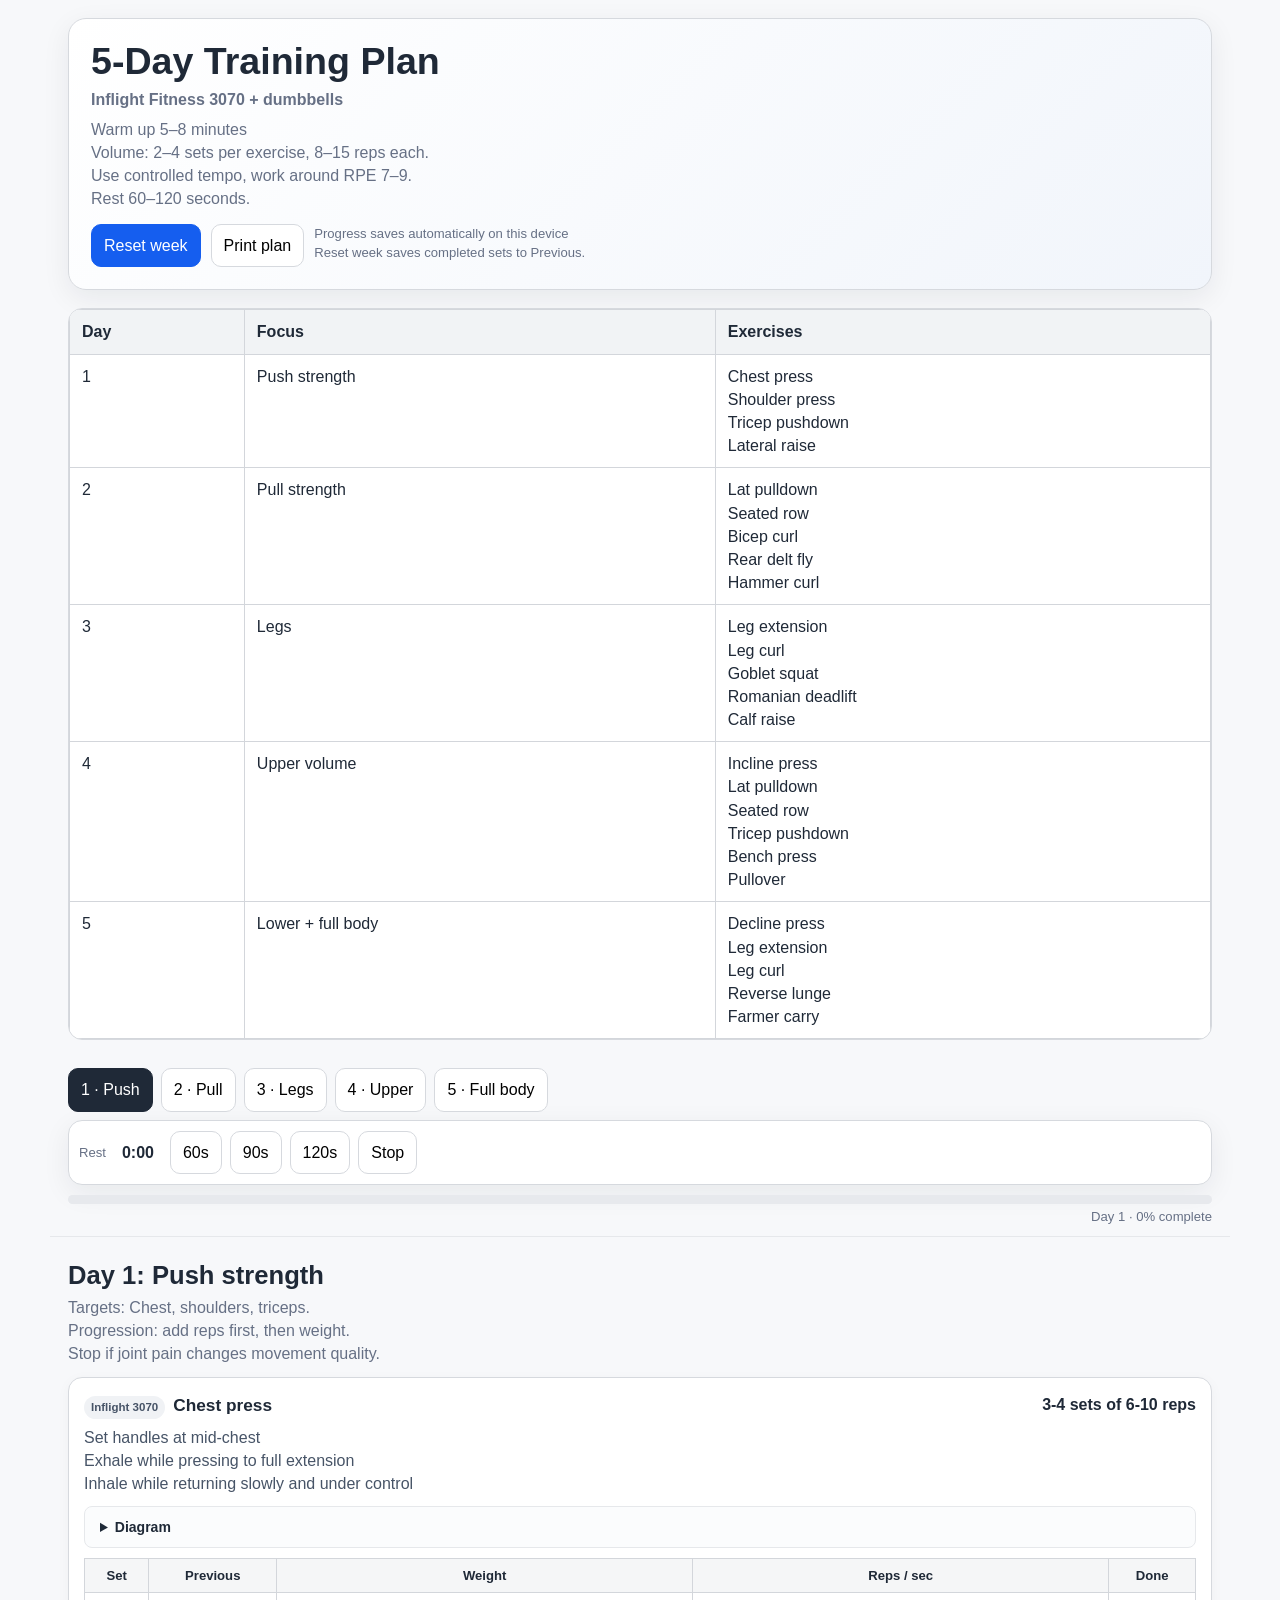
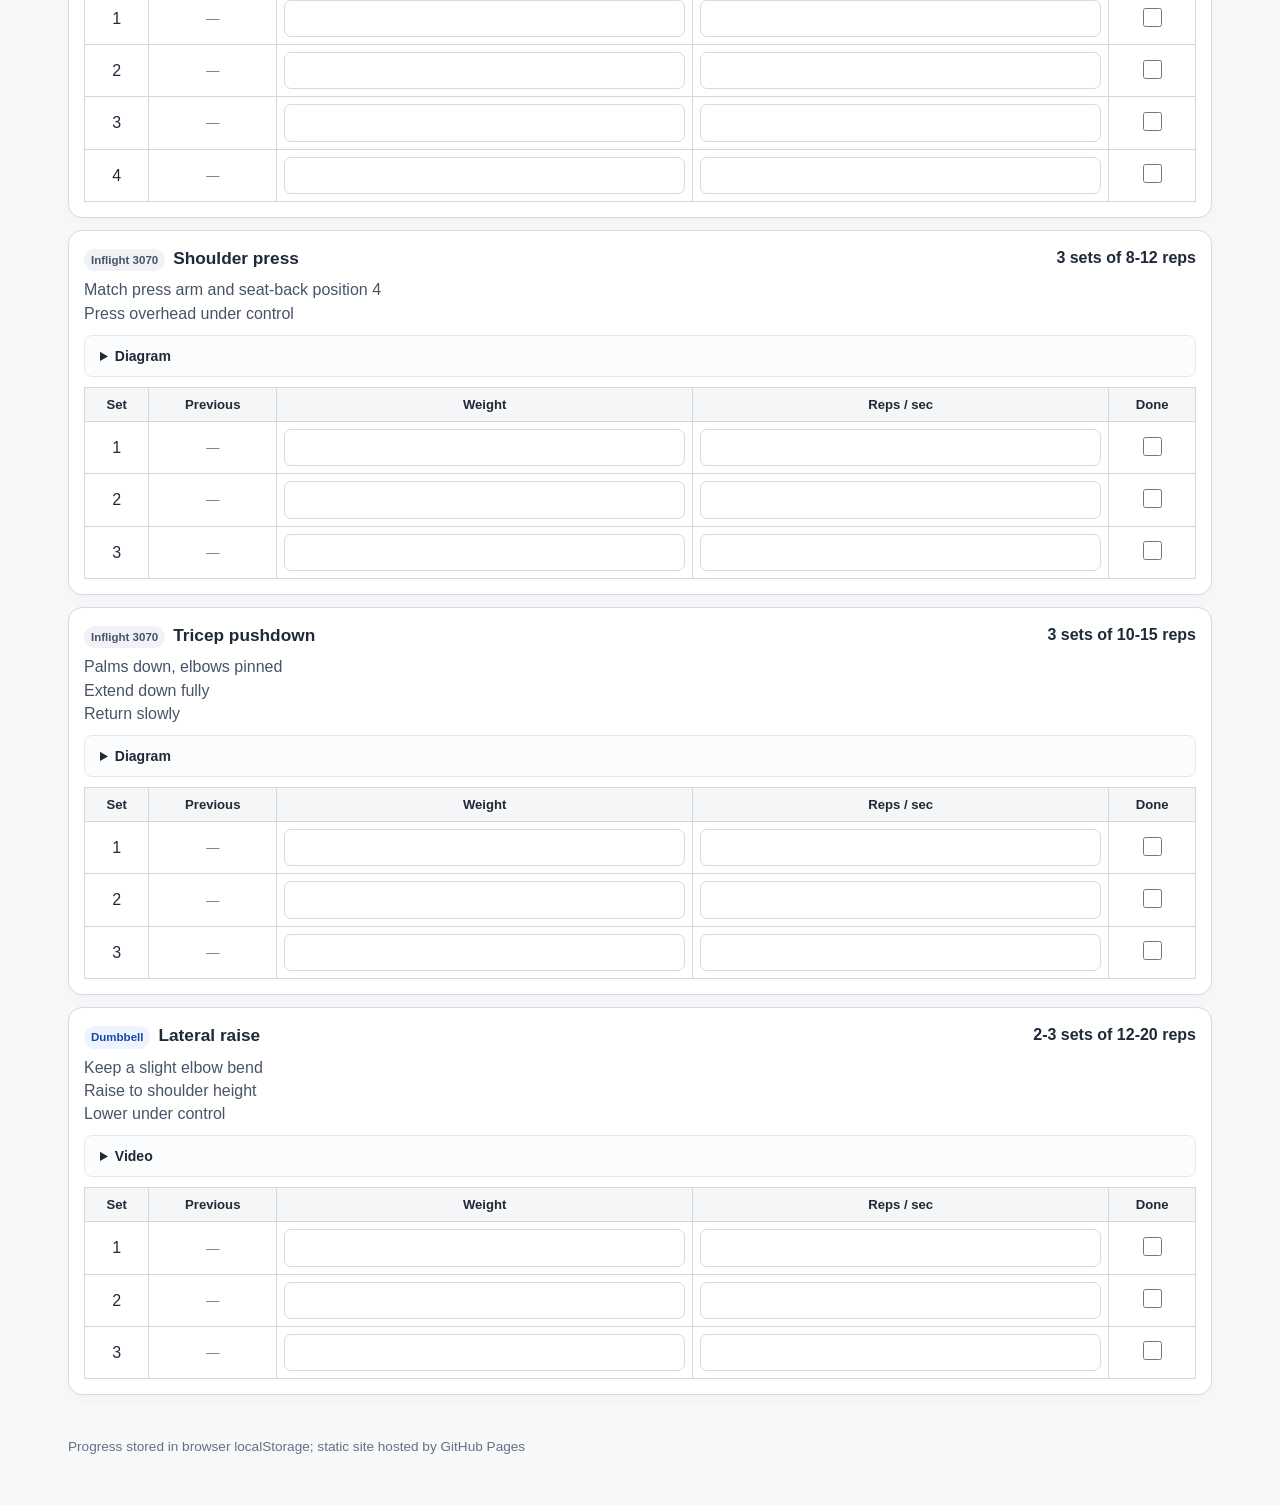
==== commit 2ee911b1: "embeds / library updates;" ====
--- a/index.html
+++ b/index.html
@@ -5,71 +5,24 @@
 <meta name="viewport" content="width=device-width,initial-scale=1" />
 <meta name="theme-color" content="#f7f8fa" />
 <title>5-Day Resistance Training Plan — Inflight 3070 + Dumbbells</title>
-<style>
-:root{--bg:#f7f8fa;--panel:#fff;--ink:#1f2937;--muted:#667085;--line:#d6d9de;--line2:#e6e8eb;--accent:#155eef;--soft:#eef4ff;--ok:#137333;--shadow:0 8px 28px rgba(16,24,40,.07)}
-*{box-sizing:border-box} html{scroll-behavior:smooth} body{margin:0;background:var(--bg);color:var(--ink);font-family:Inter,ui-sans-serif,-apple-system,BlinkMacSystemFont,"Segoe UI",Roboto,Helvetica,Arial,sans-serif;line-height:1.45}
-a{color:var(--accent)} button,input{font:inherit}.wrap{max-width:1180px;margin:auto;padding:18px}.hero{background:linear-gradient(135deg,#fff,#f1f5fb);border:1px solid var(--line);border-radius:18px;padding:22px;box-shadow:var(--shadow)}
-.hero h1{margin:0 0 6px;font-size:clamp(1.65rem,4vw,2.35rem);line-height:1.1}.hero p{margin:6px 0;color:var(--muted)}
-.toolbar{display:flex;gap:10px;flex-wrap:wrap;margin-top:14px}.btn{border:1px solid var(--line);background:#fff;padding:9px 12px;border-radius:10px;cursor:pointer}.btn:hover{background:#f7f7f8}.btn.primary{background:var(--accent);color:#fff;border-color:var(--accent)}
-.sticky{position:sticky;top:0;z-index:20;background:rgba(247,248,250,.94);backdrop-filter:blur(10px);border-bottom:1px solid var(--line2);margin:18px -18px 0;padding:10px 18px}.daynav{display:flex;gap:8px;overflow-x:auto;scrollbar-width:thin}.daynav button{white-space:nowrap}
-.daynav .active{background:var(--ink);color:#fff;border-color:var(--ink)}
-.summary{margin:18px 0;background:var(--panel);border:1px solid var(--line);border-radius:14px;overflow:auto}.summary table{width:100%;border-collapse:collapse;min-width:700px}.summary th,.summary td{border:1px solid #d3d6db;padding:10px 12px;text-align:left;vertical-align:top}.summary th{background:#f1f3f5}
-.day{display:none}.day.active{display:block}.day-head{margin:20px 0 12px;display:flex;align-items:end;justify-content:space-between;gap:14px;flex-wrap:wrap}.day-head h2{margin:0;font-size:1.6rem}.day-head p{margin:2px 0 0;color:var(--muted)}
-.progress{width:100%;min-width:0;margin-top:10px}.bar{height:9px;background:#e7e9ed;border-radius:999px;overflow:hidden}.bar>span{display:block;height:100%;width:0;background:var(--ok);transition:width .2s}.pct{font-size:.82rem;color:var(--muted);margin-top:3px;text-align:right}
-.exercise{background:var(--panel);border:1px solid var(--line);border-radius:14px;margin:12px 0;box-shadow:0 3px 14px rgba(16,24,40,.035);overflow:hidden}.ex-main{padding:15px}.ex-top{display:flex;align-items:flex-start;justify-content:space-between;gap:14px}.ex-top h3{display:flex;align-items:baseline;gap:8px;margin:0;font-size:1.08rem}.tag{display:inline-block;font-size:.72rem;padding:3px 7px;border-radius:999px;background:#f0f2f5;color:#475467;flex-shrink:0}.tag.db{background:var(--soft);color:#1849a9}.scheme{font-weight:700;white-space:nowrap}.cue{margin:7px 0 10px;color:#475467}.external{font-size:.84rem;text-decoration:none}.external:hover{text-decoration:underline}
-.logtable{width:100%;border-collapse:collapse;margin-top:10px}.logtable th,.logtable td{border:1px solid #d3d6db;padding:7px;text-align:center}.logtable th{background:#f5f6f7;font-size:.82rem}.logtable input[type=number]{width:100%;min-width:58px;border:1px solid var(--line);border-radius:7px;padding:6px;background:#fff}.donebox{width:19px;height:19px}
-details{border-top:1px solid var(--line2);background:#fbfcfd}details summary{cursor:pointer;padding:10px 15px;font-weight:650}.detailbody{padding:0 15px 15px}.diagram{display:block;width:100%;max-height:620px;object-fit:contain;background:#111;border-radius:10px;border:1px solid var(--line);margin-top:10px}.diagram-note{font-size:.82rem;color:var(--muted)}
-.guidance{display:block;margin-top:10px;border:1px solid var(--line2);border-radius:8px;background:#fbfcfd;font-size:.875rem;font-weight:650}.external.guidance{padding:10px 15px}.previous{color:var(--muted);font-size:.82rem;overflow-wrap:anywhere}
-.rest{margin-top:8px;background:#fff;border:1px solid var(--line);border-radius:14px;box-shadow:var(--shadow);padding:10px;display:flex;align-items:center;gap:8px}.rest strong{min-width:48px;text-align:center;font-variant-numeric:tabular-nums}.small{font-size:.82rem;color:var(--muted)}
-.footer{padding:30px 0;color:var(--muted);font-size:.85rem}.hidden{display:none!important}
-button:focus-visible,a:focus-visible,input:focus-visible,summary:focus-visible{outline:3px solid var(--accent);outline-offset:3px}
-@media(max-width:680px){
-  .wrap{padding:12px}
-  .sticky{margin:14px -12px 0;padding:8px 12px}
-  .daynav{display:grid;grid-template-columns:repeat(3,minmax(0,1fr));gap:6px;overflow:visible}
-  .daynav button{white-space:normal;padding:8px 4px;font-size:.85rem}
-  .btn{min-height:44px}
-  .hero{padding:17px}
-  .summary table{min-width:0;table-layout:fixed}
-  .summary th,.summary td{padding:9px 7px;overflow-wrap:anywhere;font-size:.875rem}
-  .summary th:first-child{width:14%}
-  .summary th:nth-child(2){width:30%}
-  .ex-main{padding:12px}
-  .ex-top{display:block}
-  .scheme{margin-top:6px}
-  .progress{min-width:0;width:100%}
-  .logtable{table-layout:fixed}
-  .logtable th,.logtable td{padding:4px}
-  .logtable th:first-child{width:10%}
-  .logtable th:nth-child(2){width:25%}
-  .logtable th{font-size:.72rem;overflow-wrap:anywhere}
-  .logtable th:last-child{width:15%}
-  .logtable input[type=number]{min-width:0;min-height:44px;padding:5px;font-size:16px}
-  .donebox{width:24px;height:24px;margin:0;vertical-align:middle}
-  .rest{justify-content:center;gap:5px;padding:8px}
-  .rest .btn{padding:8px;font-size:.875rem}
-  .rest strong{min-width:40px}
-  .diagram{max-height:none}
-}
-@media print{.sticky,.rest,.toolbar,.logtable{display:none!important}.day{display:block!important}.exercise{break-inside:avoid;box-shadow:none}.wrap{max-width:none}.hero{box-shadow:none}}
-</style>
+<link rel="stylesheet" href="styles.css">
 </head>
 <body>
 <div class="wrap">
 <header class="hero">
-  <h1>5-Day Resistance Training Plan</h1>
+  <h1>5-Day Training Plan</h1>
   <p><strong>Inflight Fitness 3070 + dumbbells</strong></p>
   <p>Warm up 5–8 minutes <br/>Volume: 2–4 sets per exercise, 8–15 reps each. <br/>Use controlled tempo, work around RPE 7–9.<br/>Rest 60–120 seconds.</p>
-  <div class="toolbar"><button class="btn primary" id="resetWeek">Reset week</button><button class="btn" onclick="window.print()">Print plan</button><span class="small" id="saveStatus">Progress saves automatically on this device. Reset week saves completed sets to Previous.</span></div>
+  <div class="toolbar"><button class="btn primary" id="resetWeek">Reset week</button><button class="btn" onclick="window.print()">Print plan</button><span class="small" id="saveStatus">Progress saves automatically on this device<br/>Reset week saves completed sets to Previous.</span></div>
 </header>
 
 <section class="summary">
 <table><thead><tr><th>Day</th><th>Focus</th><th>Exercises</th></tr></thead><tbody>
-<tr><td>1</td><td>Push strength</td><td>Chest press<br>Shoulder press<br>Tricep pushdown<br>DB lateral raise</td></tr>
-<tr><td>2</td><td>Pull strength</td><td>Lat pulldown<br>Seated row<br>Bicep curl<br>DB rear delt fly<br>DB hammer curl</td></tr>
-<tr><td>3</td><td>Legs</td><td>Leg extension<br>Leg curl<br>DB goblet squat<br>DB Romanian deadlift<br>DB calf raise</td></tr>
-<tr><td>4</td><td>Upper volume</td><td>Incline press<br>Lat pulldown<br>Seated row<br>Tricep pushdown<br>DB bench press<br>DB pullover</td></tr>
-<tr><td>5</td><td>Lower + full body</td><td>Decline press<br>Leg extension<br>Leg curl<br>DB reverse lunge<br>DB farmer carry</td></tr>
+<tr><td>1</td><td>Push strength</td><td>Chest press<br>Shoulder press<br>Tricep pushdown<br>Lateral raise</td></tr>
+<tr><td>2</td><td>Pull strength</td><td>Lat pulldown<br>Seated row<br>Bicep curl<br>Rear delt fly<br>Hammer curl</td></tr>
+<tr><td>3</td><td>Legs</td><td>Leg extension<br>Leg curl<br>Goblet squat<br>Romanian deadlift<br>Calf raise</td></tr>
+<tr><td>4</td><td>Upper volume</td><td>Incline press<br>Lat pulldown<br>Seated row<br>Tricep pushdown<br>Bench press<br>Pullover</td></tr>
+<tr><td>5</td><td>Lower + full body</td><td>Decline press<br>Leg extension<br>Leg curl<br>Reverse lunge<br>Farmer carry</td></tr>
 </tbody></table>
 </section>
 
@@ -81,34 +34,11 @@
 </div>
 
 <main id="days"></main>
-<footer class="footer">Progress data stored in-browser via localStorage.<br/>GitHub Pages hosts this as a static site; no server or database required.</footer>
+<footer class="footer">Progress stored in browser localStorage; static site hosted by GitHub Pages</footer>
 </div>
 
+<script src="exercises.js"></script>
 <script>
-const machine={
-  chest:{name:'Chest press',scheme:'3–4 × 6–10',cue:'Set handles at mid-chest; exhale while pressing to full extension; inhale while returning slowly and under control.',details:'Use press position 2 (Chest). Adjust the seat so the lower horizontal handle of the press arm is at mid-chest level. Select the desired weight. Exhale while pushing out to full extension. Inhale while returning to the starting position in a slow and controlled manner.',img:'assets/press-positions.jpeg'},
-  shoulder:{name:'Shoulder press',scheme:'3 × 8–12',cue:'Match press arm and seat-back position 4; press overhead under control.',details:'Use press position 4 (Shoulder). Match the number on the press arm to the corresponding number on the seat back. Adjust the seat, select the desired weight, press to full extension, then return slowly and under control.',img:'assets/press-positions.jpeg'},
-  incline:{name:'Incline press',scheme:'3 × 8–12',cue:'Match press arm and seat-back position 3; press smoothly; return slowly.',details:'Use press position 3 (Incline). Match press-arm and seat-back numbers. Adjust the seat so the lower horizontal handle is appropriately aligned, select the desired weight, press to full extension, and return slowly.',img:'assets/press-positions.jpeg'},
-  decline:{name:'Decline press',scheme:'3 × 8–12',cue:'Match press arm and seat-back position 1; press to full extension; return slowly.',details:'Use press position 1 (Decline). Match press-arm and seat-back numbers, select the desired weight, press to full extension, and return to the start slowly and under control.',img:'assets/press-positions.jpeg'},
-  lat:{name:'Lat pulldown',scheme:'3–4 × 8–12',cue:'Knees under thigh pad; pull the bar toward the upper chest; return slowly.',details:'Adjust the arm/thigh pad so it rests against your thighs when seated. Select weight. Grip the lat bar. Slide knees under the pad. Exhale while pulling the bar toward your upper chest. Inhale while returning slowly and under control.',img:'assets/lat-pulldown.jpeg'},
-  row:{name:'Seated row',scheme:'3–4 × 8–12',cue:'Brace feet; pull the handle toward the mid-section; control the reach forward.',details:'Select weight. Sit on the floor with feet securely against the low tube. With torso slightly bent, reach forward while grasping the handles or bar with palms facing down. Exhale while pulling toward your mid-section. Inhale while returning slowly and under control.',img:'assets/seated-row.jpeg'},
-  biceps:{name:'Bicep curl',scheme:'3 × 10–15',cue:'Palms up; curl handles or bar toward the chest; lower slowly.',details:'Select weight. Stand facing the machine. Grasp handles or bar with palms facing up and slowly curl toward your chest. Inhale while returning to the start slowly and under control.',img:'assets/bicep-curl.jpeg'},
-  triceps:{name:'Tricep pushdown',scheme:'3 × 10–15',cue:'Palms down, elbows pinned; extend down fully; return slowly.',details:'Stand straddling the seat pad so you can reach the lat bar. Select weight. Grasp the bar palms down, shoulder-width apart. Exhale while extending downward to full extension. Inhale while returning slowly and under control.',img:'assets/tricep-pushdown.jpeg'},
-  legext:{name:'Leg extension',scheme:'3–4 × 10–15',cue:'Set rollers at ankle height; extend to full contraction; lower slowly.',details:'Select weight. Adjust the seat back pad to the inclined position. While seated, adjust lower rollers to ankle height. Position the backs of your knees against the front of the lower seat pad and the tops of your feet behind the rollers. Exhale while extending to full extension. Inhale while returning slowly and under control.',img:'assets/leg-extension.jpeg'},
-  legcurl:{name:'Leg curl',scheme:'3–4 × 10–15',cue:'Prone on pads; ankles under rollers; curl toward buttocks; control the return.',details:'Select weight. Adjust the seat back pad to the declined position. Lie face down against the seat pads. Position knees slightly beyond the front of the lower seat pad and the backs of the ankles under the upper roller pads. Exhale while bringing legs toward the buttocks to a full contraction. Inhale while returning slowly and under control.',img:'assets/leg-curl.jpeg'}
-};
-const db={
- lateral:{name:'DB lateral raise',scheme:'2–3 × 12–20',cue:'Keep a slight elbow bend; raise to shoulder height; lower under control.',url:'https://www.muscleandstrength.com/exercises/dumbbell-lateral-raise'},
- rearfly:{name:'DB rear delt fly',scheme:'2–3 × 12–20',cue:'Hinge at the hips; sweep arms out; keep shoulders down and movement controlled.',url:'https://www.muscleandstrength.com/exercises/bent-over-dumbbell-reverse-fly.html'},
- hammer:{name:'DB hammer curl',scheme:'2–3 × 10–15',cue:'Use a neutral grip; curl without swinging; lower slowly.',url:'https://www.muscleandstrength.com/exercises/dumbbell-hammer-curl.html'},
- goblet:{name:'DB goblet squat',scheme:'3 × 8–12',cue:'Hold one dumbbell at chest; squat with a braced torso; stand tall.',url:'https://www.muscleandstrength.com/exercises/dumbbell-goblet-squat'},
- rdl:{name:'DB Romanian deadlift',scheme:'3 × 8–12',cue:'Hinge hips back with a slight knee bend; load the hamstrings; stand by driving the hips through.',url:'https://www.muscleandstrength.com/exercises/dumbbell-romanian-deadlift'},
- calf:{name:'DB calf raise',scheme:'2–4 × 12–20',cue:'Hold dumbbells; rise onto toes; pause; lower into a controlled stretch.',url:'https://www.muscleandstrength.com/exercises/standing-dumbbell-calf-raise.html'},
- bench:{name:'DB bench press',scheme:'2–3 × 8–12',cue:'Start with dumbbells over the chest; lower under control; press evenly.',url:'https://www.muscleandstrength.com/exercises/dumbbell-bench-press.html'},
- pullover:{name:'DB pullover',scheme:'2–3 × 10–15',cue:'Keep ribs down; lower the dumbbell behind the head gently; pull it back over the chest.',url:'https://www.muscleandstrength.com/exercises/dumbbell-pullover.html'},
- lunge:{name:'DB reverse lunge',scheme:'3 × 8–12 / leg',cue:'Step back; keep the front shin controlled; drive through the front foot.',url:'https://www.muscleandstrength.com/exercises/dumbbell-rear-lunge.html'},
- carry:{name:'DB farmer carry',scheme:'4 × 30–60 sec',cue:'Keep tall posture and ribs down; walk with controlled steps.',url:'https://www.muscleandstrength.com/exercises/dumbbell-farmers-walk.html'}
-};
 const plan=[
  {title:'Day 1: Push strength',sub:'Targets: Chest, shoulders, triceps',items:[machine.chest,machine.shoulder,machine.triceps,db.lateral]},
  {title:'Day 2: Pull strength',sub:'Targets: Back, biceps, rear delts',items:[machine.lat,machine.row,machine.biceps,db.rearfly,db.hammer]},
@@ -140,13 +70,10 @@
   localStorage.setItem(historyKey,JSON.stringify(history));
 }
 function exerciseCard(ex,di,ei){
-  const dbx=!!ex.url,n=maxSets(ex.scheme);
+  const dbx=!!ex.video,n=maxSets(ex.scheme);
   let rows='';
   for(let set=1;set<=n;set++)rows+=`<tr><td>${set}</td><td class="previous">${previousSet(ex,set)}</td><td><input type="number" inputmode="decimal" min="0" step="0.5" data-key="d${di}e${ei}s${set}w" aria-label="Weight set ${set}"></td><td><input type="number" inputmode="numeric" min="0" step="1" data-key="d${di}e${ei}s${set}r" aria-label="Reps set ${set}"></td><td><input class="donebox" type="checkbox" data-key="d${di}e${ei}s${set}d" aria-label="Complete set ${set}"></td></tr>`;
-  const guidance=dbx
-    ? `<a class="external guidance" href="${ex.url}" target="_blank" rel="noopener">Open exercise demo ↗</a>`
-    : `<details class="guidance"><summary>Instructions + Inflight diagram</summary><div class="detailbody"><p>${ex.details}</p><p class="diagram-note">Original inflight instruction image shown in full:</p><img class="diagram" src="${ex.img}" alt="${ex.name} Inflight Fitness 3070 instruction diagram" loading="lazy"></div></details>`;
-  return `<article class="exercise"><div class="ex-main"><div class="ex-top"><h3><span class="tag ${dbx?'db':''}">${dbx?'Dumbbell':'Inflight 3070'}</span><span>${ex.name}</span></h3><div class="scheme">${ex.scheme}</div></div>${guidance}<p class="cue">${ex.cue}</p><table class="logtable"><thead><tr><th scope="col">Set</th><th scope="col" title="Last completed workout saved when resetting the week">Previous</th><th scope="col">Weight</th><th scope="col">Reps / sec</th><th scope="col">Done</th></tr></thead><tbody>${rows}</tbody></table></div></article>`;
+  return `<article class="exercise"><div class="ex-main"><div class="ex-top"><h3><a class="tag ${dbx?'db':''}" href="exercises.html#${exerciseId(ex)}" aria-label="View ${exerciseName(ex)} in the exercise library">${dbx?'Dumbbell':'Inflight 3070'}</a><span>${exerciseName(ex)}</span></h3><div class="scheme">${schemeLabel(ex.scheme)}</div></div><p class="cue">${ex.cue}</p>${exerciseGuidance(ex)}<table class="logtable"><thead><tr><th scope="col">Set</th><th scope="col" title="Last completed workout saved when resetting the week">Previous</th><th scope="col">Weight</th><th scope="col">Reps / sec</th><th scope="col">Done</th></tr></thead><tbody>${rows}</tbody></table></div></article>`;
 }
 function render(){document.querySelector('#days').innerHTML=plan.map((d,di)=>`<section class="day ${di===0?'active':''}" data-daypanel="${di+1}"><div class="day-head"><div><h2>${d.title}</h2><p>${d.sub}.<br/>Progression: add reps first, then weight.<br/>Stop if joint pain changes movement quality.</p></div></div>${d.items.map((e,ei)=>exerciseCard(e,di+1,ei+1)).join('')}</section>`).join('');restore();updateProgress()}
 function restore(){document.querySelectorAll('[data-key]').forEach(el=>{const v=localStorage.getItem('fit-'+el.dataset.key);if(v!==null){if(el.type==='checkbox')el.checked=v==='1';else el.value=v}el.addEventListener('input',save);el.addEventListener('change',save)})}
--- a/styles.css
+++ b/styles.css
@@ -0,0 +1,51 @@
+
+:root{--bg:#f7f8fa;--panel:#fff;--ink:#1f2937;--muted:#667085;--line:#d6d9de;--line2:#e6e8eb;--accent:#155eef;--soft:#eef4ff;--ok:#137333;--shadow:0 8px 28px rgba(16,24,40,.07)}
+*{box-sizing:border-box} html{scroll-behavior:smooth} body{margin:0;background:var(--bg);color:var(--ink);font-family:Inter,ui-sans-serif,-apple-system,BlinkMacSystemFont,"Segoe UI",Roboto,Helvetica,Arial,sans-serif;line-height:1.45}
+a{color:var(--accent)} button,input{font:inherit}.wrap{max-width:1180px;margin:auto;padding:18px}.hero{background:linear-gradient(135deg,#fff,#f1f5fb);border:1px solid var(--line);border-radius:18px;padding:22px;box-shadow:var(--shadow)}
+.hero h1{margin:0 0 6px;font-size:clamp(1.65rem,4vw,2.35rem);line-height:1.1}.hero p{margin:6px 0;color:var(--muted)}
+.toolbar{display:flex;gap:10px;flex-wrap:wrap;margin-top:14px}.btn{border:1px solid var(--line);background:#fff;padding:9px 12px;border-radius:10px;cursor:pointer}.btn:hover{background:#f7f7f8}.btn.primary{background:var(--accent);color:#fff;border-color:var(--accent)}
+.sticky{position:sticky;top:0;z-index:20;background:rgba(247,248,250,.94);backdrop-filter:blur(10px);border-bottom:1px solid var(--line2);margin:18px -18px 0;padding:10px 18px}.daynav{display:flex;gap:8px;overflow-x:auto;scrollbar-width:thin}.daynav button{white-space:nowrap}
+.daynav .active{background:var(--ink);color:#fff;border-color:var(--ink)}
+.summary{margin:18px 0;background:var(--panel);border:1px solid var(--line);border-radius:14px;overflow:auto}.summary table{width:100%;border-collapse:collapse;min-width:700px}.summary th,.summary td{border:1px solid #d3d6db;padding:10px 12px;text-align:left;vertical-align:top}.summary th{background:#f1f3f5}
+.day{display:none}.day.active{display:block}.day-head{margin:20px 0 12px;display:flex;align-items:end;justify-content:space-between;gap:14px;flex-wrap:wrap}.day-head h2{margin:0;font-size:1.6rem}.day-head p{margin:2px 0 0;color:var(--muted)}
+.progress{width:100%;min-width:0;margin-top:10px}.bar{height:9px;background:#e7e9ed;border-radius:999px;overflow:hidden}.bar>span{display:block;height:100%;width:0;background:var(--ok);transition:width .2s}.pct{font-size:.82rem;color:var(--muted);margin-top:3px;text-align:right}
+.exercise{background:var(--panel);border:1px solid var(--line);border-radius:14px;margin:12px 0;box-shadow:0 3px 14px rgba(16,24,40,.035);overflow:hidden}.ex-main{padding:15px}.ex-top{display:flex;align-items:flex-start;justify-content:space-between;gap:14px}.ex-top h3{display:flex;align-items:baseline;gap:8px;margin:0;font-size:1.08rem}.tag{display:inline-block;font-size:.72rem;padding:3px 7px;border-radius:999px;background:#f0f2f5;color:#475467;flex-shrink:0}.tag.db{background:var(--soft);color:#1849a9}.scheme{font-weight:700}.cue{margin:7px 0 10px;color:#475467}.external{font-size:.84rem;text-decoration:none}.external:hover{text-decoration:underline}
+.logtable{width:100%;border-collapse:collapse;margin-top:10px}.logtable th,.logtable td{border:1px solid #d3d6db;padding:7px;text-align:center}.logtable th{background:#f5f6f7;font-size:.82rem}.logtable input[type=number]{width:100%;min-width:58px;border:1px solid var(--line);border-radius:7px;padding:6px;background:#fff}.donebox{width:19px;height:19px}
+details{border-top:1px solid var(--line2);background:#fbfcfd}details summary{cursor:pointer;padding:10px 15px;font-weight:650}.detailbody{padding:0 15px 15px}.diagram{display:block;width:100%;max-height:620px;object-fit:contain;background:#111;border-radius:10px;border:1px solid var(--line);margin-top:10px}.diagram-note{font-size:.82rem;color:var(--muted)}
+.guidance{display:block;margin-top:10px;border:1px solid var(--line2);border-radius:8px;background:#fbfcfd;font-size:.875rem;font-weight:650}.demo-video{display:block;width:100%;max-width:360px;aspect-ratio:9/16;height:auto;margin:10px auto 0;border:0;border-radius:10px;background:#111}.previous{color:var(--muted);font-size:.82rem;overflow-wrap:anywhere}
+.rest{margin-top:8px;background:#fff;border:1px solid var(--line);border-radius:14px;box-shadow:var(--shadow);padding:10px;display:flex;align-items:center;gap:8px}.rest strong{min-width:48px;text-align:center;font-variant-numeric:tabular-nums}.small{font-size:.82rem;color:var(--muted)}
+.footer{padding:30px 0;color:var(--muted);font-size:.85rem}.hidden{display:none!important}
+button:focus-visible,a:focus-visible,input:focus-visible,summary:focus-visible{outline:3px solid var(--accent);outline-offset:3px}
+@media(max-width:680px){
+  .wrap{padding:12px}
+  .sticky{margin:14px -12px 0;padding:8px 12px}
+  .daynav{display:grid;grid-template-columns:repeat(3,minmax(0,1fr));gap:6px;overflow:visible}
+  .daynav button{white-space:normal;padding:8px 4px;font-size:.85rem}
+  .btn{min-height:44px}
+  .hero{padding:17px}
+  .summary table{min-width:0;table-layout:fixed}
+  .summary th,.summary td{padding:9px 7px;overflow-wrap:anywhere;font-size:.875rem}
+  .summary th:first-child{width:14%}
+  .summary th:nth-child(2){width:30%}
+  .ex-main{padding:12px}
+  .ex-top{display:block}
+  .scheme{margin-top:6px}
+  .progress{min-width:0;width:100%}
+  .logtable{table-layout:fixed}
+  .logtable th,.logtable td{padding:4px}
+  .logtable th:first-child{width:10%}
+  .logtable th:nth-child(2){width:25%}
+  .logtable th{font-size:.72rem;overflow-wrap:anywhere}
+  .logtable th:last-child{width:15%}
+  .logtable input[type=number]{min-width:0;min-height:44px;padding:5px;font-size:16px}
+  .donebox{width:24px;height:24px;margin:0;vertical-align:middle}
+  .rest{justify-content:center;gap:5px;padding:8px}
+  .rest .btn{padding:8px;font-size:.875rem}
+  .rest strong{min-width:40px}
+  .diagram{max-height:none}
+}
+@media print{.sticky,.rest,.toolbar,.logtable{display:none!important}.day{display:block!important}.exercise{break-inside:avoid;box-shadow:none}.wrap{max-width:none}.hero{box-shadow:none}}
+
+a.tag{text-decoration:none}a.tag:hover{text-decoration:underline;background:var(--line2)}
+.library .exercise{scroll-margin-top:16px}.library .exercise:target{border-color:var(--accent);box-shadow:0 0 0 2px var(--soft)}
+.library h2{margin-top:28px}.library nav a{display:inline-block;min-height:44px;padding:10px 0;margin-right:20px}
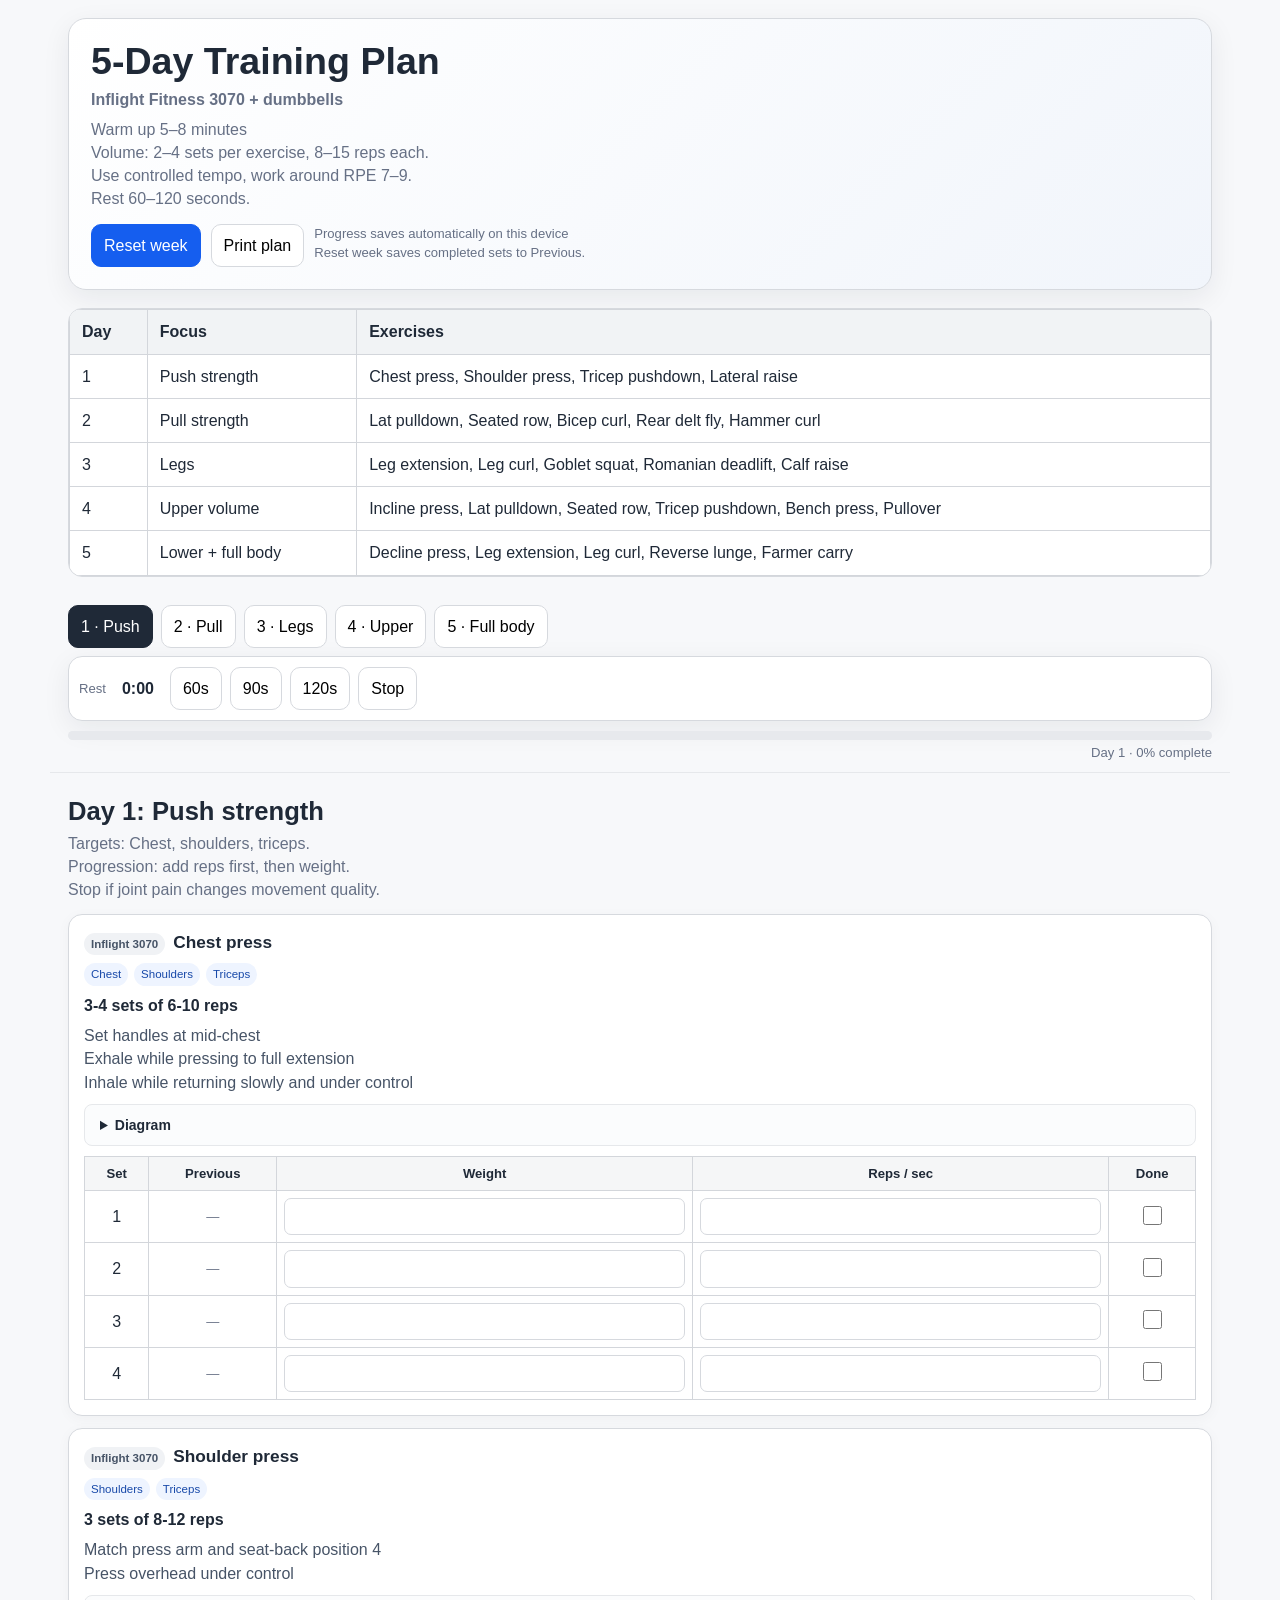
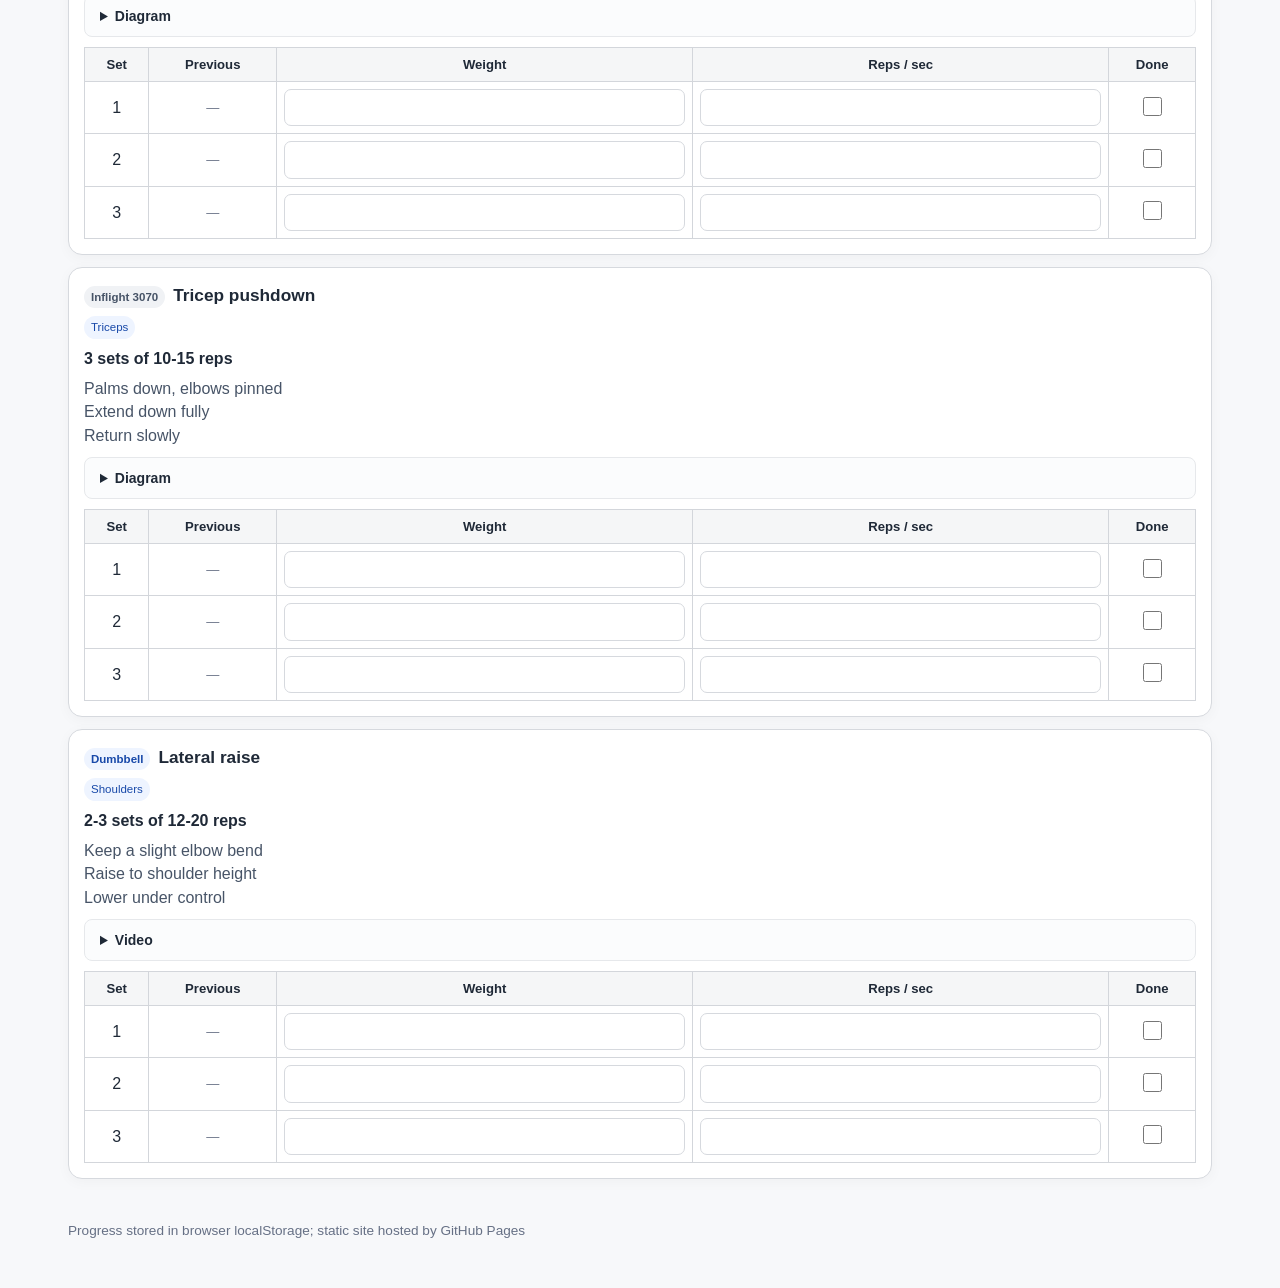
==== commit c8272a65: "add muscle group tags;" ====
--- a/index.html
+++ b/index.html
@@ -18,11 +18,11 @@
 
 <section class="summary">
 <table><thead><tr><th>Day</th><th>Focus</th><th>Exercises</th></tr></thead><tbody>
-<tr><td>1</td><td>Push strength</td><td>Chest press<br>Shoulder press<br>Tricep pushdown<br>Lateral raise</td></tr>
-<tr><td>2</td><td>Pull strength</td><td>Lat pulldown<br>Seated row<br>Bicep curl<br>Rear delt fly<br>Hammer curl</td></tr>
-<tr><td>3</td><td>Legs</td><td>Leg extension<br>Leg curl<br>Goblet squat<br>Romanian deadlift<br>Calf raise</td></tr>
-<tr><td>4</td><td>Upper volume</td><td>Incline press<br>Lat pulldown<br>Seated row<br>Tricep pushdown<br>Bench press<br>Pullover</td></tr>
-<tr><td>5</td><td>Lower + full body</td><td>Decline press<br>Leg extension<br>Leg curl<br>Reverse lunge<br>Farmer carry</td></tr>
+<tr><td>1</td><td>Push strength</td><td>Chest press, Shoulder press, Tricep pushdown, Lateral raise</td></tr>
+<tr><td>2</td><td>Pull strength</td><td>Lat pulldown, Seated row, Bicep curl, Rear delt fly, Hammer curl</td></tr>
+<tr><td>3</td><td>Legs</td><td>Leg extension, Leg curl, Goblet squat, Romanian deadlift, Calf raise</td></tr>
+<tr><td>4</td><td>Upper volume</td><td>Incline press, Lat pulldown, Seated row, Tricep pushdown, Bench press, Pullover</td></tr>
+<tr><td>5</td><td>Lower + full body</td><td>Decline press, Leg extension, Leg curl, Reverse lunge, Farmer carry</td></tr>
 </tbody></table>
 </section>
 
@@ -73,7 +73,7 @@
   const dbx=!!ex.video,n=maxSets(ex.scheme);
   let rows='';
   for(let set=1;set<=n;set++)rows+=`<tr><td>${set}</td><td class="previous">${previousSet(ex,set)}</td><td><input type="number" inputmode="decimal" min="0" step="0.5" data-key="d${di}e${ei}s${set}w" aria-label="Weight set ${set}"></td><td><input type="number" inputmode="numeric" min="0" step="1" data-key="d${di}e${ei}s${set}r" aria-label="Reps set ${set}"></td><td><input class="donebox" type="checkbox" data-key="d${di}e${ei}s${set}d" aria-label="Complete set ${set}"></td></tr>`;
-  return `<article class="exercise"><div class="ex-main"><div class="ex-top"><h3><a class="tag ${dbx?'db':''}" href="exercises.html#${exerciseId(ex)}" aria-label="View ${exerciseName(ex)} in the exercise library">${dbx?'Dumbbell':'Inflight 3070'}</a><span>${exerciseName(ex)}</span></h3><div class="scheme">${schemeLabel(ex.scheme)}</div></div><p class="cue">${ex.cue}</p>${exerciseGuidance(ex)}<table class="logtable"><thead><tr><th scope="col">Set</th><th scope="col" title="Last completed workout saved when resetting the week">Previous</th><th scope="col">Weight</th><th scope="col">Reps / sec</th><th scope="col">Done</th></tr></thead><tbody>${rows}</tbody></table></div></article>`;
+  return `<article class="exercise"><div class="ex-main"><div class="ex-top"><h3><a class="tag ${dbx?'db':''}" href="exercises.html#${exerciseId(ex)}" aria-label="View ${exerciseName(ex)} in the exercise library">${dbx?'Dumbbell':'Inflight 3070'}</a><span>${exerciseName(ex)}</span></h3></div>${muscleTags(ex)}<div class="scheme">${schemeLabel(ex.scheme)}</div><p class="cue">${ex.cue}</p>${exerciseGuidance(ex)}<table class="logtable"><thead><tr><th scope="col">Set</th><th scope="col" title="Last completed workout saved when resetting the week">Previous</th><th scope="col">Weight</th><th scope="col">Reps / sec</th><th scope="col">Done</th></tr></thead><tbody>${rows}</tbody></table></div></article>`;
 }
 function render(){document.querySelector('#days').innerHTML=plan.map((d,di)=>`<section class="day ${di===0?'active':''}" data-daypanel="${di+1}"><div class="day-head"><div><h2>${d.title}</h2><p>${d.sub}.<br/>Progression: add reps first, then weight.<br/>Stop if joint pain changes movement quality.</p></div></div>${d.items.map((e,ei)=>exerciseCard(e,di+1,ei+1)).join('')}</section>`).join('');restore();updateProgress()}
 function restore(){document.querySelectorAll('[data-key]').forEach(el=>{const v=localStorage.getItem('fit-'+el.dataset.key);if(v!==null){if(el.type==='checkbox')el.checked=v==='1';else el.value=v}el.addEventListener('input',save);el.addEventListener('change',save)})}
--- a/styles.css
+++ b/styles.css
@@ -49,3 +49,5 @@
 a.tag{text-decoration:none}a.tag:hover{text-decoration:underline;background:var(--line2)}
 .library .exercise{scroll-margin-top:16px}.library .exercise:target{border-color:var(--accent);box-shadow:0 0 0 2px var(--soft)}
 .library h2{margin-top:28px}.library nav a{display:inline-block;min-height:44px;padding:10px 0;margin-right:20px}
+
+.muscle-tags{display:flex;flex-wrap:wrap;gap:6px;margin:8px 0}.muscle-tags .tag{background:var(--soft);color:#1849a9}
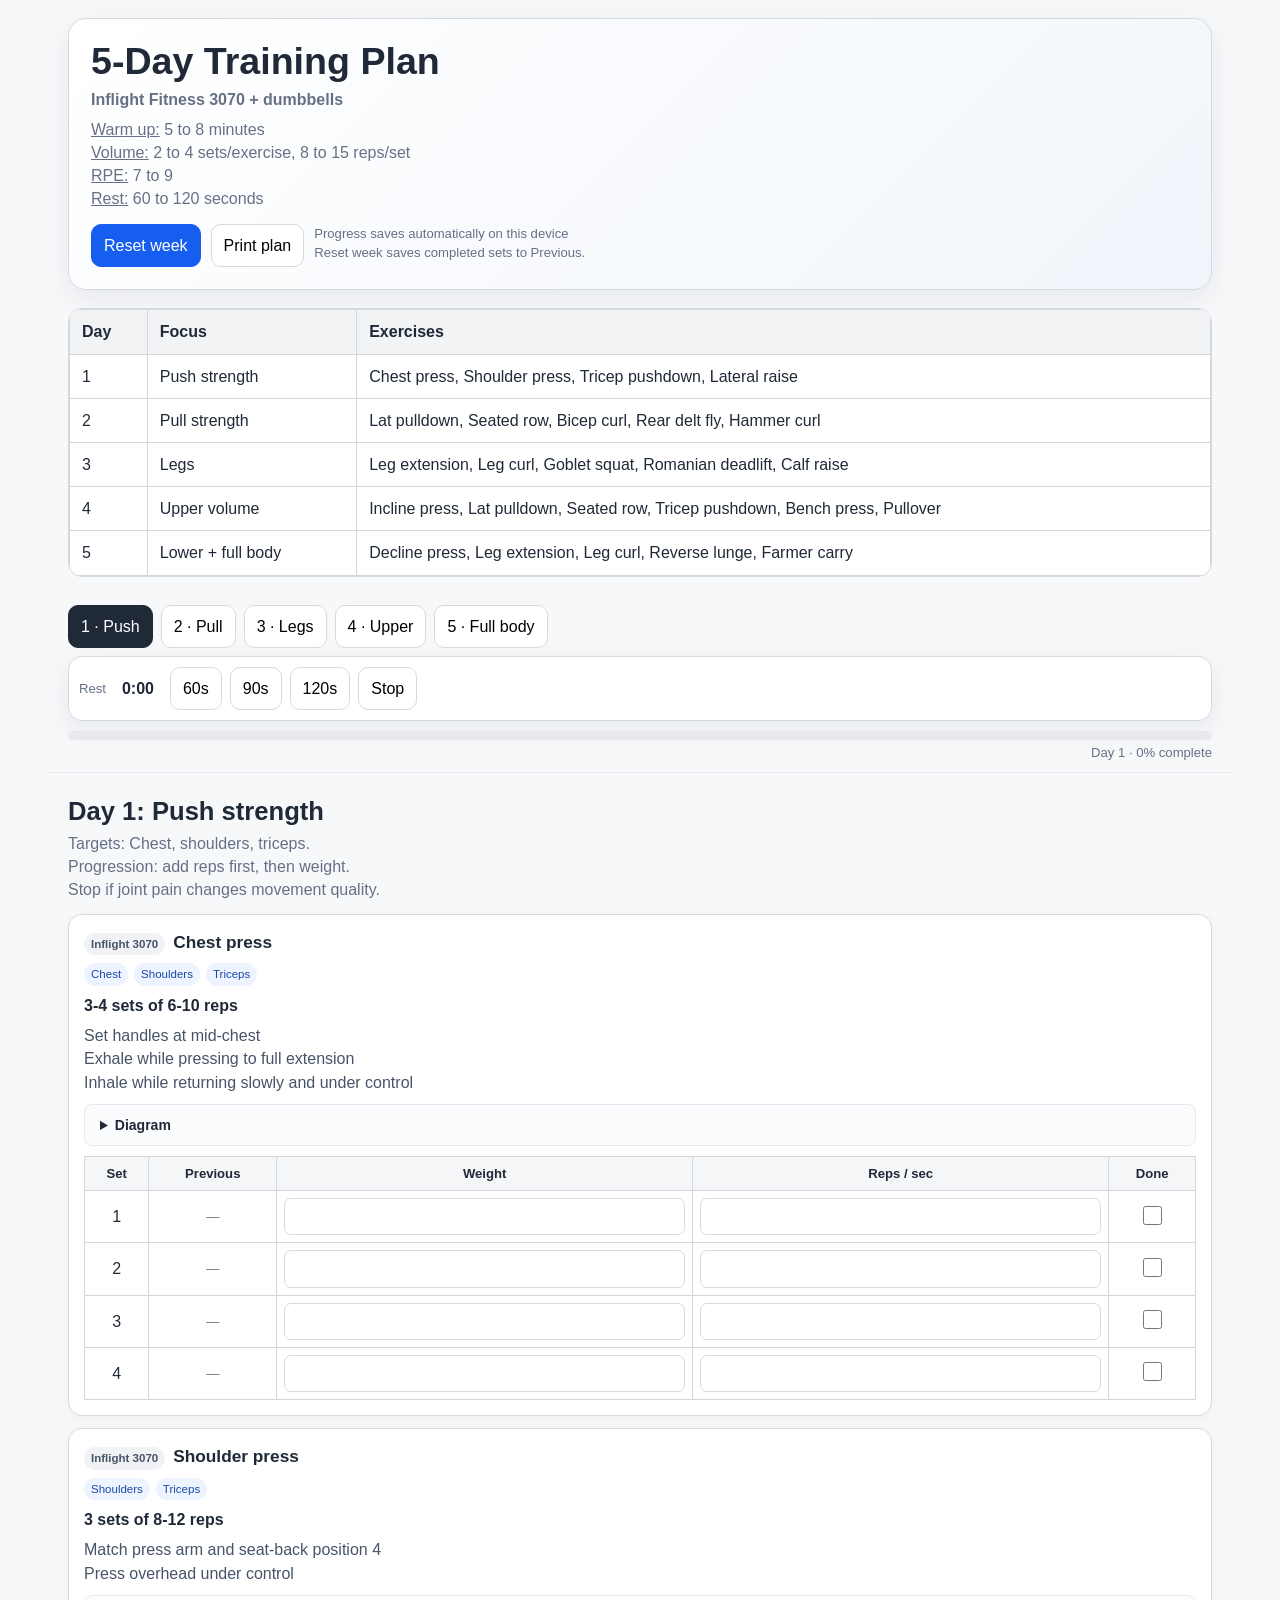
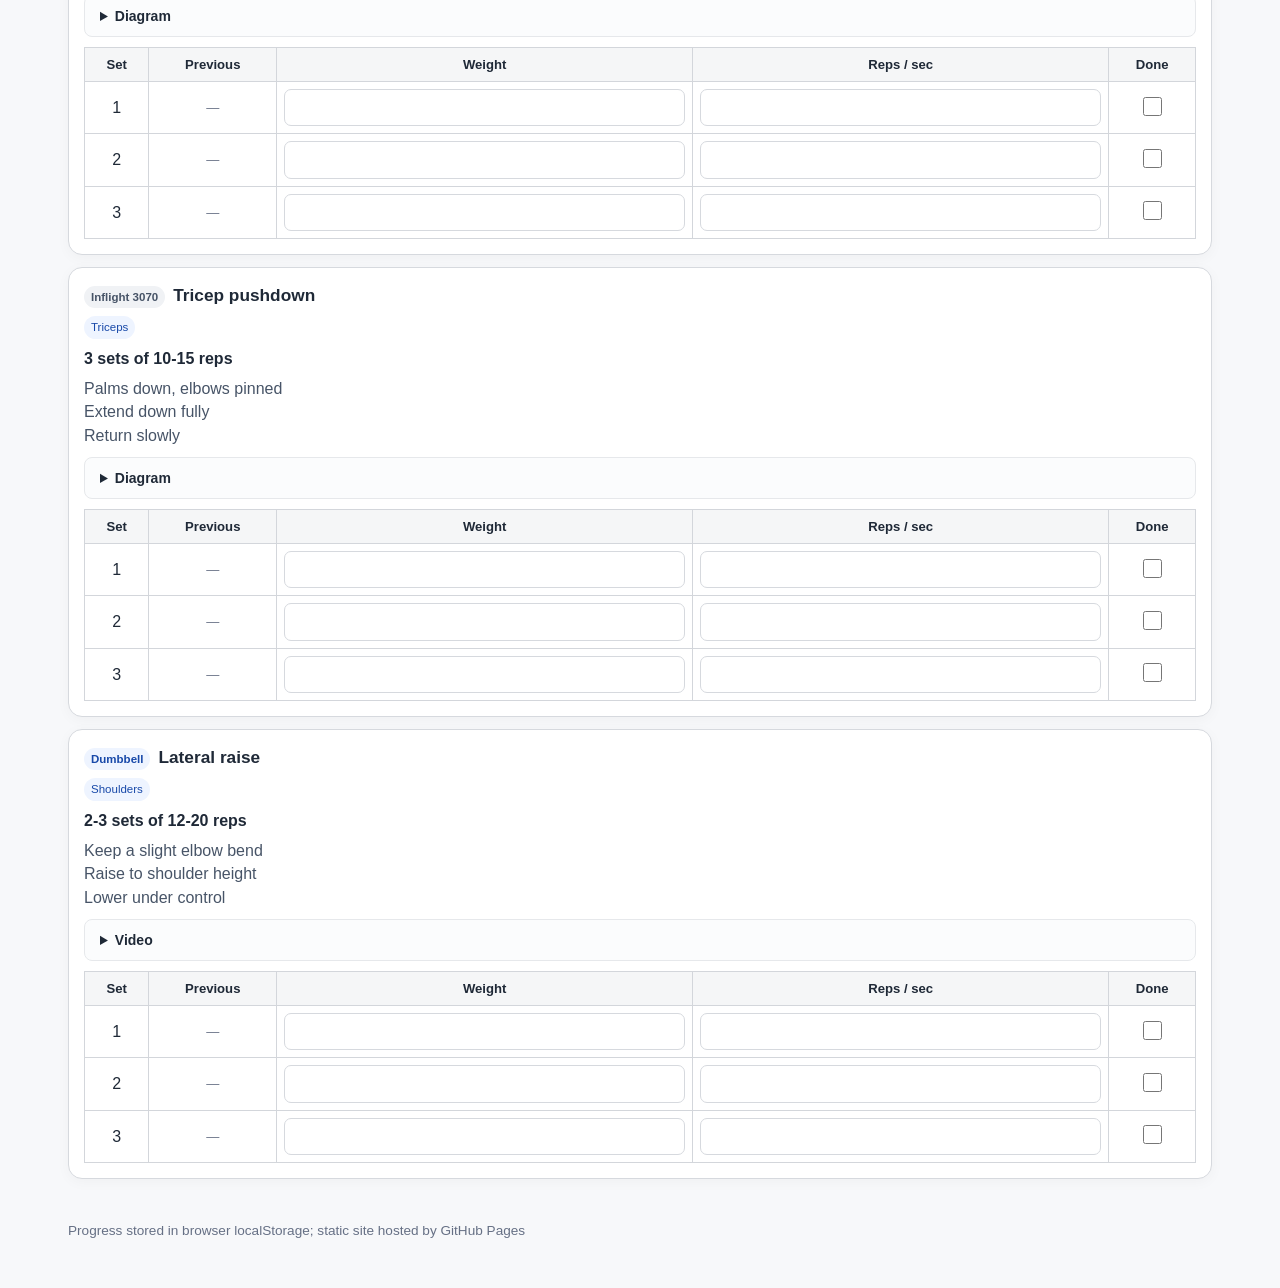
==== commit 86d4671f: "header format;" ====
--- a/index.html
+++ b/index.html
@@ -12,7 +12,7 @@
 <header class="hero">
   <h1>5-Day Training Plan</h1>
   <p><strong>Inflight Fitness 3070 + dumbbells</strong></p>
-  <p>Warm up 5–8 minutes <br/>Volume: 2–4 sets per exercise, 8–15 reps each. <br/>Use controlled tempo, work around RPE 7–9.<br/>Rest 60–120 seconds.</p>
+  <p><u>Warm up:</u> 5 to 8 minutes <br/><u>Volume:</u> 2 to 4 sets/exercise, 8 to 15 reps/set<br/><u>RPE:</u> 7 to 9<br/><u>Rest:</u> 60 to 120 seconds</p>
   <div class="toolbar"><button class="btn primary" id="resetWeek">Reset week</button><button class="btn" onclick="window.print()">Print plan</button><span class="small" id="saveStatus">Progress saves automatically on this device<br/>Reset week saves completed sets to Previous.</span></div>
 </header>
 
